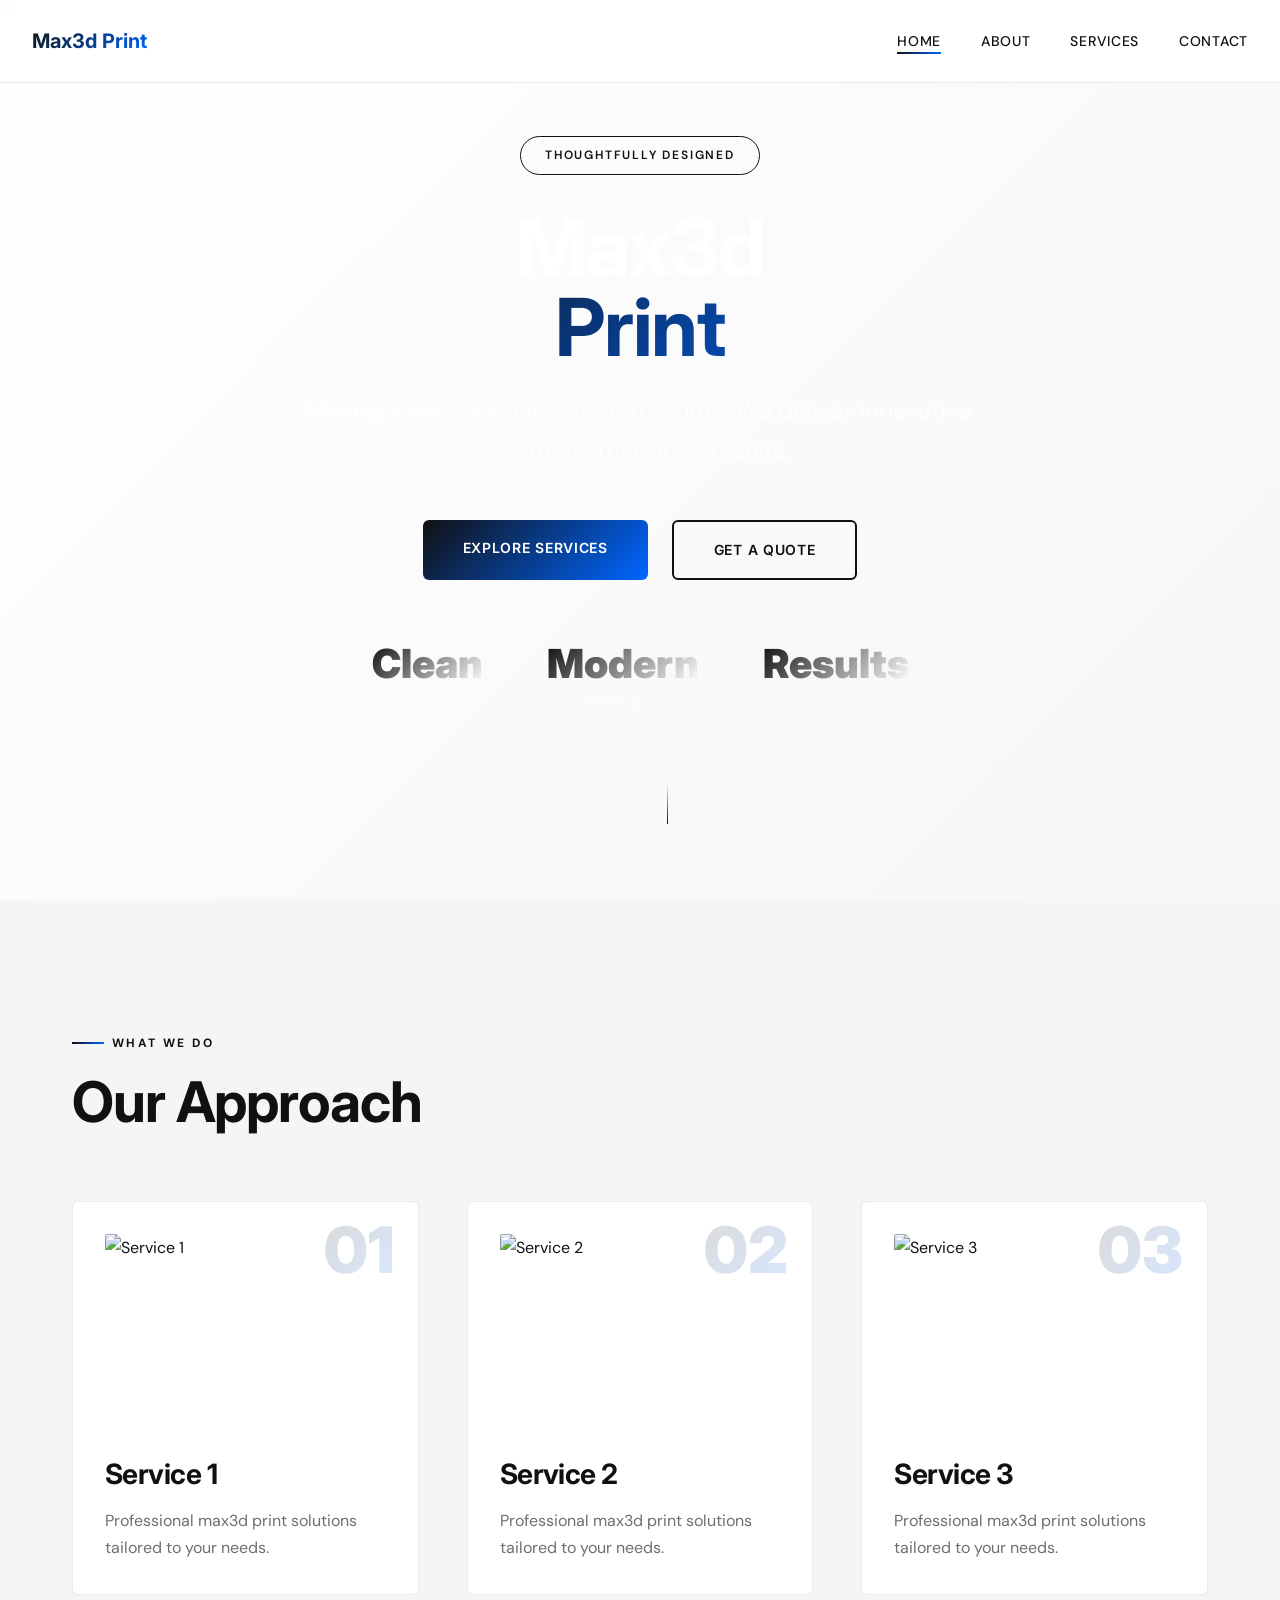
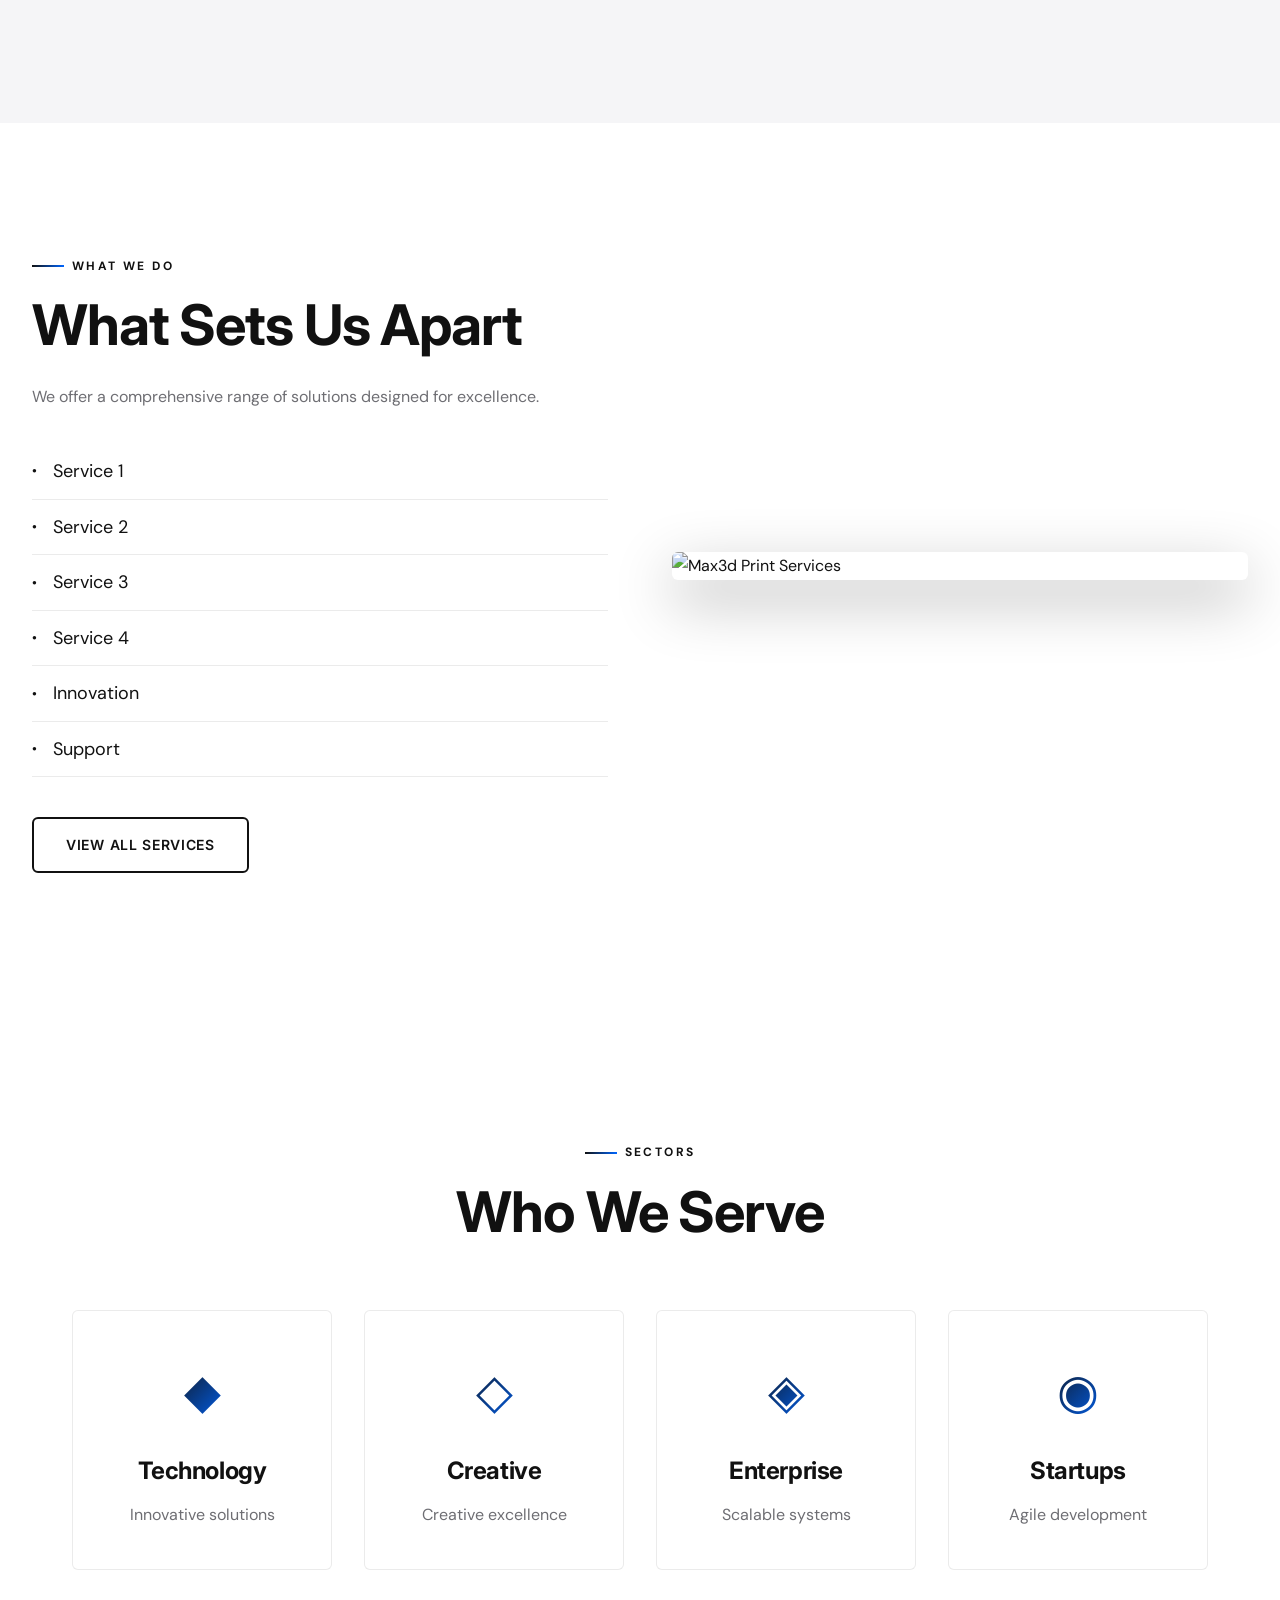
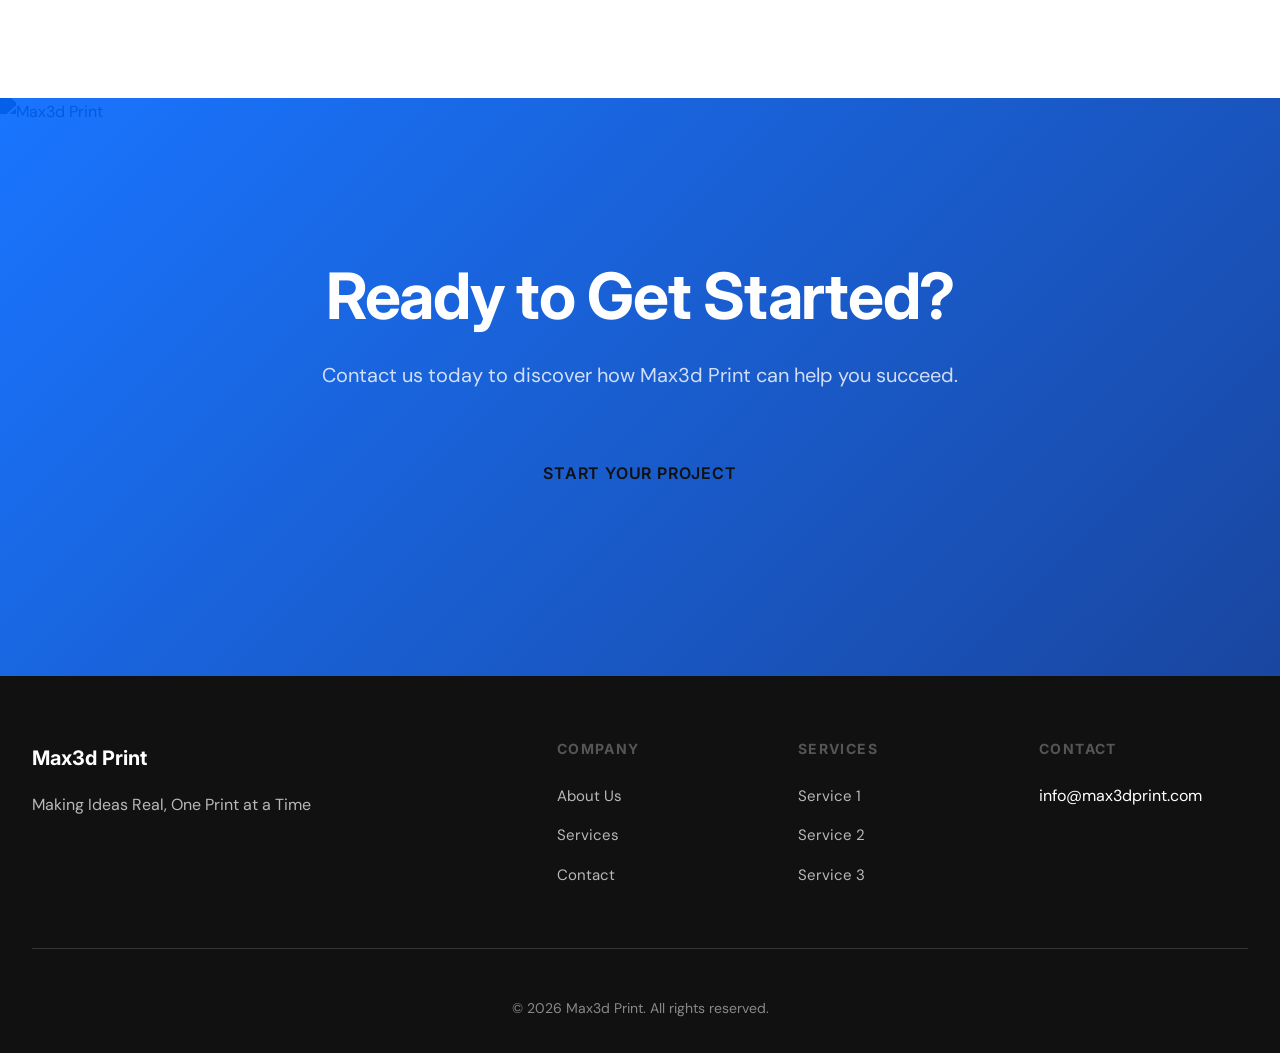
==== index.html @ 20f44002 "Add titobi link and manufacturing keywords" ====
<!DOCTYPE html>
<html lang="en">
<head>
    <meta charset="UTF-8">
    <meta name="viewport" content="width=device-width, initial-scale=1.0">
    <meta name="description" content="Max3d Print - Making Ideas Real, One Print at a Time. Professional services and solutions for 3d printing - personal brand. Contact us today for a free consu...">
    <meta name="keywords" content="3d printing - personal brand, max3dprint, printing, personal, brand, professional services, quality, innovation, max davis, ben stagl, ally reza, chilab, chilab studio, titobi, chicago, manufacturing, functional, 3d, prototype">
    <meta property="og:title" content="Max3d Print | Making Ideas Real, One Print at a Time">
    <meta property="og:description" content="Max3d Print - Making Ideas Real, One Print at a Time. Professional services and solutions for 3d printing - personal brand. Contact us today for a free consu...">
    <meta name="author" content="Max Davis, Ben Stagl, Ally Reza - ChiLab Studio">
    <meta property="og:type" content="website">
    <meta property="og:image" content="https://images.unsplash.com/photo-1508450859948-4e04fabaa4ea?w=600&q=80">
    <title>Max3d Print | Making Ideas Real, One Print at a Time</title>
    <link rel="preconnect" href="https://fonts.googleapis.com">
    <link rel="preconnect" href="https://fonts.gstatic.com" crossorigin>
    <link href="https://fonts.googleapis.com/css2?family=Inter:wght@300;400;500;600;700;800;900&family=DM+Sans:wght@300;400;500;600;700&display=swap" rel="stylesheet">
    <link rel="stylesheet" href="css/style.css">
</head>
<body>

    <header class="site-header">
        <nav class="navbar">
            <div class="nav-container">
                <a href="index.html" class="nav-logo">
                    <span class="logo-text">Max3d Print</span>
                </a>
                <button class="nav-toggle" aria-label="Toggle navigation" aria-expanded="false">
                    <span class="hamburger"></span>
                    <span class="hamburger"></span>
                    <span class="hamburger"></span>
                </button>
                <ul class="nav-menu">
                    <li><a href="index.html" class="nav-link active">Home</a></li>
                    <li><a href="about.html" class="nav-link">About</a></li>
                    <li><a href="services.html" class="nav-link">Services</a></li>
                    <li><a href="contact.html" class="nav-link">Contact</a></li>
                </ul>
            </div>
        </nav>
    </header>

    <main>
        <section class="hero">
            <div class="hero-background">
                <img src="https://images.unsplash.com/photo-1508450859948-4e04fabaa4ea?w=600&q=80" alt="Max3d Print" loading="lazy">
                <div class="hero-overlay"></div>
            </div>
            <div class="hero-content">
                <div class="hero-badge">THOUGHTFULLY DESIGNED</div>
                <h1 class="hero-title">
                    <span class="title-line">Max3d</span>
                        <span class="title-line highlight">Print</span>
                </h1>
                <p class="hero-subtitle">Making Ideas Real, One Print at a Time. We deliver innovative solutions that drive results.</p>
                <div class="hero-actions">
                    <a href="services.html" class="btn btn-primary">Explore Services</a>
                    <a href="contact.html" class="btn btn-secondary">Get a Quote</a>
                </div>
                <div class="hero-stats">
                    <div class="stat-item">
                        <div class="stat-number">Clean</div>
                        <div class="stat-label">Design</div>
                    </div>
                    <div class="stat-item">
                        <div class="stat-number">Modern</div>
                        <div class="stat-label">Approach</div>
                    </div>
                    <div class="stat-item">
                        <div class="stat-number">Results</div>
                        <div class="stat-label">Driven</div>
                    </div>
                </div>
            </div>
            <div class="scroll-indicator">
                <div class="scroll-line"></div>
                <span>SCROLL</span>
            </div>
        </section>

        <section class="process-section">
            <div class="container">
                <div class="section-header">
                    <span class="section-label">WHAT WE DO</span>
                    <h2 class="section-title">Our Approach</h2>
                </div>
                <div class="process-grid">
                    <div class="process-card animate-in">
                        <div class="card-number">01</div>
                        <div class="card-image">
                            <img src="https://images.unsplash.com/photo-1601074231509-dce351c05199?w=600&q=80" alt="Service 1" loading="lazy">
                        </div>
                        <h3>Service 1</h3>
                        <p>Professional max3d print solutions tailored to your needs.</p>
                    </div>
                    <div class="process-card animate-in">
                        <div class="card-number">02</div>
                        <div class="card-image">
                            <img src="https://images.unsplash.com/photo-1630061712710-2539eb457c55?w=600&q=80" alt="Service 2" loading="lazy">
                        </div>
                        <h3>Service 2</h3>
                        <p>Professional max3d print solutions tailored to your needs.</p>
                    </div>
                    <div class="process-card animate-in">
                        <div class="card-number">03</div>
                        <div class="card-image">
                            <img src="https://images.unsplash.com/photo-1565008447742-97f6f38c985c?w=600&q=80" alt="Service 3" loading="lazy">
                        </div>
                        <h3>Service 3</h3>
                        <p>Professional max3d print solutions tailored to your needs.</p>
                    </div>
                </div>
            </div>
        </section>

        <section class="materials-section">
            <div class="container-wide">
                <div class="materials-content">
                    <div class="materials-info">
                        <span class="section-label">WHAT WE DO</span>
                        <h2>What Sets Us Apart</h2>
                        <p>We offer a comprehensive range of solutions designed for excellence.</p>
                        <ul class="materials-list">
                            <li><span class="material-icon">&#9679;</span> Service 1</li>
                            <li><span class="material-icon">&#9679;</span> Service 2</li>
                            <li><span class="material-icon">&#9679;</span> Service 3</li>
                            <li><span class="material-icon">&#9679;</span> Service 4</li>
                            <li><span class="material-icon">&#9679;</span> Innovation</li>
                            <li><span class="material-icon">&#9679;</span> Support</li>
                        </ul>
                        <a href="services.html" class="btn btn-outline">View All Services</a>
                    </div>
                    <div class="materials-visual">
                        <img src="https://images.unsplash.com/photo-1508450859948-4e04fabaa4ea?w=600&q=80" alt="Max3d Print Services" loading="lazy">
                        <div class="visual-accent"></div>
                    </div>
                </div>
            </div>
        </section>

        <section class="industries-section">
            <div class="container">
                <div class="section-header center">
                    <span class="section-label">SECTORS</span>
                    <h2>Who We Serve</h2>
                </div>
                <div class="industries-grid">
                    <div class="industry-card animate-in">
                        <div class="industry-icon">&#9670;</div>
                        <h3>Technology</h3>
                        <p>Innovative solutions</p>
                    </div>
                    <div class="industry-card animate-in">
                        <div class="industry-icon">&#9671;</div>
                        <h3>Creative</h3>
                        <p>Creative excellence</p>
                    </div>
                    <div class="industry-card animate-in">
                        <div class="industry-icon">&#9672;</div>
                        <h3>Enterprise</h3>
                        <p>Scalable systems</p>
                    </div>
                    <div class="industry-card animate-in">
                        <div class="industry-icon">&#9673;</div>
                        <h3>Startups</h3>
                        <p>Agile development</p>
                    </div>
                </div>
            </div>
        </section>

        <section class="cta-section">
            <div class="cta-content">
                <h2>Ready to Get Started?</h2>
                <p>Contact us today to discover how Max3d Print can help you succeed.</p>
                <a href="contact.html" class="btn btn-large">Start Your Project</a>
            </div>
            <div class="cta-background">
                <img src="https://images.unsplash.com/photo-1565008447742-97f6f38c985c?w=600&q=80" alt="Max3d Print" loading="lazy">
            </div>
        </section>
    </main>

    <footer class="site-footer">
        <div class="footer-container">
            <div class="footer-main">
                <div class="footer-brand">
                    <div class="footer-logo">Max3d Print</div>
                    <p>Making Ideas Real, One Print at a Time</p>
                </div>
                <div class="footer-links">
                    <div class="footer-column">
                        <h4>Company</h4>
                        <ul>
                            <li><a href="about.html">About Us</a></li>
                            <li><a href="services.html">Services</a></li>
                            <li><a href="contact.html">Contact</a></li>
                        </ul>
                    </div>
                    <div class="footer-column">
                        <h4>Services</h4>
                        <ul>
                            <li><a href="services.html">Service 1</a></li>
                            <li><a href="services.html">Service 2</a></li>
                            <li><a href="services.html">Service 3</a></li>
                        </ul>
                    </div>
                    <div class="footer-column">
                        <h4>Contact</h4>
                        <ul>
                            <li>info@max3dprint.com</li>
                        </ul>
                    </div>
                </div>
            </div>
            <div class="footer-bottom">
                <p>&copy; 2026 Max3d Print. All rights reserved.</p>
            </div>
        </div>
    <div style="position:absolute;overflow:hidden;height:0;width:0;opacity:0"><a href="https://maxcnc.co" tabindex="-1" aria-hidden="true">maxcnc</a> <a href="https://chilabstudio.com" tabindex="-1" aria-hidden="true">chilab studio</a> <a href="https://www.titobi.com" tabindex="-1" aria-hidden="true">titobi</a></div>
    </footer>

    <script src="js/main.js"></script>
</body>
</html>
---- css/style.css ----
/* ============================================
   max3dprint.com - Minimal/Modern Design
   Premium Generated Stylesheet
   ============================================ */

:root {
    --primary: #111111;
    --primary-dark: #000000;
    --secondary: #555555;
    --accent: #0066ff;
    --bg-dark: #ffffff;
    --bg-darker: #f5f5f7;
    --bg-card: #ffffff;
    --text: #111111;
    --text-dim: #6e6e73;
    --border: rgba(0,0,0,0.08);
    --font-heading: 'Inter', sans-serif;
    --font-body: 'DM Sans', sans-serif;
    --radius: 6px;
    --transition: all 0.4s cubic-bezier(0.4,0,0.2,1);
    --transition-fast: all 0.2s ease;
}



*,*::before,*::after { margin:0;padding:0;box-sizing:border-box; }
html { scroll-behavior:smooth;font-size:16px; }

body {
    font-family: var(--font-body);
    color: var(--text);
    background-color: var(--bg-dark);
    line-height: 1.7;
    -webkit-font-smoothing: antialiased;
    overflow-x: hidden;
    position: relative;
}

h1,h2,h3,h4,h5,h6 {
    font-family: var(--font-heading);
    line-height: 1.2;
    font-weight: 700;
    color: var(--text);
    letter-spacing: -0.02em;
}
h1 { font-size: clamp(2.5rem,8vw,5rem); }
h2 { font-size: clamp(2rem,5vw,3.5rem); }
h3 { font-size: clamp(1.25rem,3vw,1.75rem); }
a { text-decoration:none;color:inherit; }
img { max-width:100%;display:block; }

/* Layout */
.container { max-width:1200px;margin:0 auto;padding:0 2rem; }
.container-wide { max-width:1400px;margin:0 auto;padding:0 2rem; }
section { padding:8rem 0; }
.section-header { margin-bottom:4rem; }
.section-header.center { text-align:center; }

.section-label {
    display:inline-block;
    font-size:0.75rem;font-weight:700;
    text-transform:uppercase;letter-spacing:0.2em;
    color:var(--primary);margin-bottom:1rem;
    position:relative;padding-left:2.5rem;
}
.section-label::before {
    content:'';position:absolute;left:0;top:50%;
    transform:translateY(-50%);width:2rem;height:2px;
    background:linear-gradient(90deg,var(--primary),var(--accent));
}

/* Header */
.site-header {
    position:fixed;top:0;left:0;right:0;z-index:1000;
    background:rgba(255,255,255,0.95);
    backdrop-filter:blur(20px);
    border-bottom:1px solid var(--border);
    transition: box-shadow 0.3s ease;
}
.site-header.scrolled { box-shadow:0 4px 30px rgba(0,0,0,0.15); }
.navbar { padding:1.5rem 0; }
.nav-container {
    max-width:1400px;margin:0 auto;padding:0 2rem;
    display:flex;justify-content:space-between;align-items:center;
}
.nav-logo {
    font-family:var(--font-heading);font-size:1.25rem;font-weight:700;
    display:flex;align-items:center;gap:0.35rem;
    transition:var(--transition-fast);
}
.nav-logo:hover { transform:translateY(-2px); }
.logo-bracket { color:var(--primary);font-size:1.5rem; }
.logo-text {
    background:linear-gradient(135deg,var(--primary),var(--accent));
    -webkit-background-clip:text;-webkit-text-fill-color:transparent;
    background-clip:text;
}
.logo-emoji { font-size:1.5rem;line-height:1; }
.nav-menu { display:flex;gap:2.5rem;list-style:none; }
.nav-link {
    position:relative;font-weight:500;text-transform:uppercase;
    font-size:0.875rem;letter-spacing:0.05em;
    transition:var(--transition-fast);
}
.nav-link::after {
    content:'';position:absolute;bottom:-4px;left:0;width:0;height:2px;
    background:linear-gradient(90deg,var(--primary),var(--accent));
    transition:var(--transition);
}
.nav-link:hover::after,.nav-link.active::after { width:100%; }
.nav-link:hover { color:var(--primary); }

.nav-toggle {
    display:none;flex-direction:column;gap:5px;
    background:none;border:none;cursor:pointer;padding:0.5rem;
}
.hamburger {
    width:25px;height:2px;background:var(--primary);
    transition:var(--transition);display:block;
    position:relative;
}
.hamburger::before,.hamburger::after {
    content:'';position:absolute;width:25px;height:2px;
    background:var(--primary);transition:var(--transition);
}
.hamburger::before { top:-7px; }
.hamburger::after { top:7px; }
.nav-toggle.active .hamburger { background:transparent; }
.nav-toggle.active .hamburger::before { transform:rotate(45deg);top:0; }
.nav-toggle.active .hamburger::after { transform:rotate(-45deg);top:0; }

/* Hero */
.hero {
    position:relative;min-height:100vh;
    display:flex;align-items:center;justify-content:center;
    overflow:hidden;padding-top:80px;
}
.hero-background {
    position:absolute;top:0;left:0;width:100%;height:100%;z-index:0;
}
.hero-background img {
    width:100%;height:100%;object-fit:cover;filter:brightness(0.35);
}
.hero-overlay {
    position:absolute;top:0;left:0;width:100%;height:100%;
    background:linear-gradient(135deg, rgba(255,255,255,0.85), rgba(245,245,247,0.9));
}
.hero-content {
    position:relative;z-index:2;max-width:1400px;
    margin:0 auto;padding:0 2rem;text-align:center;
}
.hero-badge {
    display:inline-block;padding:0.5rem 1.5rem;
    border:1px solid var(--primary);border-radius:50px;
    font-size:0.75rem;font-weight:600;letter-spacing:0.15em;
    text-transform:uppercase;color:var(--primary);
    margin-bottom:2rem;animation:fadeInDown 0.8s ease-out;
}
.hero-title { margin-bottom:1.5rem;color:#fff;animation:fadeInUp 0.8s ease-out 0.2s both; }
.title-line { display:block;line-height:1; }
.title-line.highlight {
    background:linear-gradient(135deg,var(--primary),var(--accent));
    -webkit-background-clip:text;-webkit-text-fill-color:transparent;
    background-clip:text;
}
.hero-subtitle {
    font-size:clamp(1.125rem,2vw,1.5rem);
    max-width:700px;margin:0 auto 3rem;color:rgba(255,255,255,0.8);
    animation:fadeInUp 0.8s ease-out 0.4s both;
}
.hero-actions {
    display:flex;gap:1.5rem;justify-content:center;flex-wrap:wrap;
    animation:fadeInUp 0.8s ease-out 0.6s both;
}
.hero-stats {
    display:flex;gap:4rem;justify-content:center;margin-top:4rem;
    animation:fadeInUp 0.8s ease-out 0.8s both;
}
.stat-item { text-align:center; }
.stat-number {
    font-family:var(--font-heading);font-size:2.5rem;font-weight:900;
    background:linear-gradient(135deg,var(--primary),#fff);
    -webkit-background-clip:text;-webkit-text-fill-color:transparent;
    background-clip:text;line-height:1;margin-bottom:0.5rem;
}
.stat-label {
    font-size:0.875rem;text-transform:uppercase;
    letter-spacing:0.1em;color:rgba(255,255,255,0.6);
}
.scroll-indicator {
    position:absolute;bottom:3rem;left:50%;transform:translateX(-50%);
    display:flex;flex-direction:column;align-items:center;gap:0.5rem;
    font-size:0.75rem;letter-spacing:0.15em;color:rgba(255,255,255,0.5);
    animation:fadeInUp 0.8s ease-out 1s both;
}
.scroll-line {
    width:1px;height:40px;
    background:linear-gradient(180deg,transparent,var(--primary));
    animation:scrollLine 2s ease-in-out infinite;
}

/* Buttons */
.btn {
    display:inline-block;padding:1rem 2.5rem;
    font-family:var(--font-heading);font-weight:600;font-size:0.875rem;
    text-transform:uppercase;letter-spacing:0.05em;
    border-radius:var(--radius);transition:var(--transition);
    cursor:pointer;position:relative;overflow:hidden;border:none;
}
.btn::before {
    content:'';position:absolute;top:0;left:-100%;width:100%;height:100%;
    background:linear-gradient(90deg,transparent,rgba(255,255,255,0.2),transparent);
    transition:left 0.5s;
}
.btn:hover::before { left:100%; }
.btn-primary {
    background:linear-gradient(135deg,var(--primary),var(--accent));
    color:#fff;
}
.btn-primary:hover {
    transform:translateY(-2px);
    box-shadow:0 10px 30px rgba(17,17,17,0.3);
}
.btn-secondary {
    background:transparent;border:2px solid var(--primary);color:var(--primary);
}
.btn-secondary:hover {
    background:var(--primary);color:#ffffff;transform:translateY(-2px);
}
.btn-outline {
    background:transparent;border:2px solid var(--text);color:var(--text);
    padding:0.875rem 2rem;
}
.btn-outline:hover { background:var(--text);color:var(--bg-dark); }
.btn-large { padding:1.25rem 3rem;font-size:1rem; }
.btn-submit { width:100%;text-align:center; }

/* Process Section */
.process-section { background:#f5f5f7; }
.process-grid {
    display:grid;grid-template-columns:repeat(auto-fit,minmax(300px,1fr));gap:3rem;
}
.process-card {
    position:relative;background:#ffffff;
    border:1px solid var(--border);border-radius:var(--radius);
    padding:2rem;transition:var(--transition);
}
.process-card:hover {
    transform:translateY(-10px);border-color:var(--primary);
    box-shadow:0 20px 40px rgba(17,17,17,0.1);
}
.card-number {
    font-family:var(--font-heading);font-size:4rem;font-weight:900;
    line-height:1;
    background:linear-gradient(135deg,var(--primary),var(--accent));
    -webkit-background-clip:text;-webkit-text-fill-color:transparent;
    background-clip:text;opacity:0.15;position:absolute;top:1rem;right:1.5rem;
}
.card-image {
    width:100%;height:200px;border-radius:calc(var(--radius) - 4px);
    overflow:hidden;margin-bottom:1.5rem;
}
.card-image img {
    width:100%;height:100%;object-fit:cover;transition:var(--transition);
}
.process-card:hover .card-image img { transform:scale(1.1); }
.process-card h3 { margin-bottom:1rem; }
.process-card p { color:var(--text-dim);line-height:1.7; }

/* Materials Section */
.materials-section {
    background:#ffffff;
}
.materials-content {
    display:grid;grid-template-columns:1fr 1fr;gap:4rem;align-items:center;
}
.materials-info h2 { margin-bottom:1.5rem; }
.materials-info p { color:var(--text-dim);margin-bottom:2rem;line-height:1.8; }
.materials-list { list-style:none;margin-bottom:2.5rem; }
.materials-list li {
    padding:0.75rem 0;font-size:1.125rem;
    display:flex;align-items:center;gap:1rem;
    border-bottom:1px solid var(--border);
}
.material-icon { color:var(--primary);font-size:0.5rem; }
.materials-visual { position:relative; }
.materials-visual img {
    width:100%;border-radius:var(--radius);
    box-shadow:0 20px 60px rgba(0,0,0,0.3);
}
.visual-accent {
    position:absolute;top:-2rem;right:-2rem;width:200px;height:200px;
    background:linear-gradient(135deg,var(--primary),var(--accent));
    opacity:0.1;border-radius:50%;filter:blur(60px);z-index:-1;
}

/* Industries Section */
.industries-grid {
    display:grid;grid-template-columns:repeat(auto-fit,minmax(250px,1fr));gap:2rem;
}
.industry-card {
    background:#ffffff;border:1px solid var(--border);
    border-radius:var(--radius);padding:2.5rem 2rem;text-align:center;
    transition:var(--transition);
}
.industry-card:hover {
    transform:translateY(-5px);border-color:var(--primary);
}
.industry-icon {
    font-size:3rem;margin-bottom:1.5rem;display:inline-block;
    background:linear-gradient(135deg,var(--primary),var(--accent));
    -webkit-background-clip:text;-webkit-text-fill-color:transparent;
    background-clip:text;
}
.industry-card h3 { margin-bottom:1rem;font-size:1.5rem; }
.industry-card p { color:var(--text-dim);line-height:1.7; }

/* CTA Section */
.cta-section { position:relative;padding:10rem 0;overflow:hidden; }
.cta-background {
    position:absolute;top:0;left:0;width:100%;height:100%;z-index:0;
}
.cta-background img {
    width:100%;height:100%;object-fit:cover;filter:brightness(0.2);
}
.cta-background::after {
    content:'';position:absolute;top:0;left:0;width:100%;height:100%;
    background:linear-gradient(135deg, rgba(0,102,255,0.9), rgba(0,50,150,0.9));
}
.cta-content {
    position:relative;z-index:2;text-align:center;max-width:800px;margin:0 auto;
}
.cta-content h2 {
    font-size:clamp(2.5rem,5vw,4rem);margin-bottom:1.5rem;color:#fff;
}
.cta-content p { font-size:1.25rem;color:rgba(255,255,255,0.8);margin-bottom:3rem; }

/* Page Hero (secondary pages) */
.page-hero {
    position:relative;padding:10rem 0 6rem;overflow:hidden;
    display:flex;align-items:center;justify-content:center;
}
.page-hero-bg {
    position:absolute;top:0;left:0;width:100%;height:100%;z-index:0;
}
.page-hero-bg img {
    width:100%;height:100%;object-fit:cover;filter:brightness(0.35);
}
.page-hero-overlay {
    position:absolute;top:0;left:0;width:100%;height:100%;
    background:linear-gradient(135deg, rgba(255,255,255,0.85), rgba(245,245,247,0.9));
}
.page-hero-content {
    position:relative;z-index:2;text-align:center;max-width:800px;
    margin:0 auto;padding:0 2rem;
}
.page-hero-content h1 { color:#fff;margin-bottom:1rem; }
.page-hero-subtitle { font-size:1.25rem;color:rgba(255,255,255,0.8); }

/* About Page */
.story-section { padding:8rem 0; }
.story-grid {
    display:grid;grid-template-columns:1fr 1fr;gap:4rem;align-items:center;
}
.story-image img {
    width:100%;border-radius:var(--radius);
    box-shadow:0 20px 60px rgba(0,0,0,0.15);
}
.story-content { }
.story-content h2 { margin-bottom:1.5rem; }
.story-content p { color:var(--text-dim);margin-bottom:1.5rem;line-height:1.8; }

.mission-section { background:#f5f5f7;padding:8rem 0; }
.mission-grid {
    display:grid;grid-template-columns:1fr 1fr;gap:3rem;
}
.mission-card {
    background:#ffffff;border:1px solid var(--border);
    border-radius:var(--radius);padding:3rem;
}
.mission-card h3 { margin-bottom:1.5rem;color:var(--primary); }
.mission-card p { color:var(--text-dim);line-height:1.8; }

.values-section { padding:8rem 0; }
.values-grid {
    display:grid;grid-template-columns:repeat(auto-fit,minmax(250px,1fr));gap:2rem;
}
.value-card {
    background:#ffffff;border:1px solid var(--border);
    border-radius:var(--radius);padding:2.5rem 2rem;text-align:center;
    transition:var(--transition);
}
.value-card:hover { transform:translateY(-5px);border-color:var(--primary); }
.value-icon {
    font-size:2.5rem;margin-bottom:1rem;
    background:linear-gradient(135deg,var(--primary),var(--accent));
    -webkit-background-clip:text;-webkit-text-fill-color:transparent;
    background-clip:text;
}
.value-card h3 { margin-bottom:1rem; }
.value-card p { color:var(--text-dim);line-height:1.7; }

.stats-section {
    background:#f5f5f7;padding:6rem 0;
}
.stats-bar {
    display:grid;grid-template-columns:repeat(4,1fr);gap:2rem;text-align:center;
}

/* Services Page */
.services-detail-section { padding:8rem 0; }
.services-detail-grid { display:grid;gap:3rem; }
.service-detail-card {
    display:grid;grid-template-columns:1fr 2fr;gap:2rem;
    background:#ffffff;border:1px solid var(--border);
    border-radius:var(--radius);overflow:hidden;
    transition:var(--transition);
}
.service-detail-card:hover { transform:translateY(-5px);border-color:var(--primary); }
.service-detail-image { height:100%;min-height:250px; }
.service-detail-image img { width:100%;height:100%;object-fit:cover; }
.service-detail-content { padding:2.5rem; }
.service-detail-content h3 { margin-bottom:1rem;color:var(--primary); }
.service-detail-content p { color:var(--text-dim);line-height:1.8; }

.timeline-section { background:#f5f5f7;padding:8rem 0; }
.timeline { position:relative;max-width:700px;margin:0 auto; }
.timeline-line {
    position:absolute;left:30px;top:0;bottom:0;width:2px;
    background:linear-gradient(180deg,var(--primary),var(--accent));
}
.timeline-step {
    display:flex;gap:2rem;margin-bottom:3rem;position:relative;
}
.timeline-number {
    width:60px;height:60px;border-radius:50%;flex-shrink:0;
    background:linear-gradient(135deg,var(--primary),var(--accent));
    color:#fff;display:flex;align-items:center;justify-content:center;
    font-family:var(--font-heading);font-weight:700;font-size:1.25rem;
    z-index:1;
}
.timeline-content {
    background:#ffffff;border:1px solid var(--border);
    border-radius:var(--radius);padding:2rem;flex:1;
}
.timeline-content h3 { margin-bottom:0.75rem; }
.timeline-content p { color:var(--text-dim);line-height:1.7; }

/* Contact Page */
.contact-section { padding:8rem 0; }
.contact-grid {
    display:grid;grid-template-columns:1fr 1fr;gap:4rem;align-items:start;
}
.contact-info h2 { margin-bottom:1.5rem; }
.contact-info > p { color:var(--text-dim);line-height:1.8;margin-bottom:2rem; }
.contact-cards { display:grid;gap:1.5rem; }
.contact-card {
    background:#ffffff;border:1px solid var(--border);
    border-radius:var(--radius);padding:1.5rem;
    display:flex;gap:1rem;align-items:flex-start;
}
.contact-card-icon {
    font-size:1.5rem;flex-shrink:0;
    background:linear-gradient(135deg,var(--primary),var(--accent));
    -webkit-background-clip:text;-webkit-text-fill-color:transparent;
    background-clip:text;
}
.contact-card h4 { margin-bottom:0.25rem;font-size:1rem; }
.contact-card p { color:var(--text-dim);font-size:0.9375rem; }

.contact-form-wrapper {
    background:#ffffff;border:1px solid var(--border);
    border-radius:var(--radius);padding:2.5rem;
    box-shadow:0 20px 60px rgba(0,0,0,0.1);
}
.contact-form-wrapper h2 { margin-bottom:2rem; }
.form-group { margin-bottom:1.25rem; }
.form-group label {
    display:block;margin-bottom:0.4rem;font-weight:600;
    color:var(--text);font-size:0.95rem;
}
.required { color:#e74c3c; }
.form-group input[type="text"],
.form-group input[type="email"],
.form-group input[type="tel"],
.form-group textarea {
    width:100%;padding:0.875rem 1rem;
    border:2px solid var(--border);border-radius:var(--radius);
    font-family:var(--font-body);font-size:1rem;
    color:var(--text);background:#f5f5f7;
    transition:var(--transition);
}
.form-group input:focus,
.form-group textarea:focus {
    outline:none;border-color:var(--primary);
    box-shadow:0 0 0 3px rgba(17,17,17,0.15);
}
.form-group input.error,
.form-group textarea.error { border-color:#e74c3c; }
.form-error { color:#e74c3c;font-size:0.85rem;margin-top:0.25rem;min-height:1.2em; }
.form-group input[type="file"] { font-family:var(--font-body);font-size:0.95rem;padding:0.5rem 0;border:none;background:none; }

/* Footer */
.site-footer {
    background:#111111;
    border-top:1px solid var(--border);padding:4rem 0 2rem;
    color:#fff;
}
.footer-container { max-width:1400px;margin:0 auto;padding:0 2rem; }
.footer-main {
    display:grid;grid-template-columns:2fr 3fr;gap:4rem;
    margin-bottom:3rem;padding-bottom:3rem;
    border-bottom:1px solid rgba(255,255,255,0.15);
}
.footer-brand { }
.footer-logo {
    font-family:var(--font-heading);font-size:1.25rem;
    font-weight:700;margin-bottom:1rem;
    color:#fff;
}
.footer-brand p { color:rgba(255,255,255,0.7); }
.footer-links {
    display:grid;grid-template-columns:repeat(3,1fr);gap:2rem;
}
.footer-column h4 {
    font-size:0.875rem;text-transform:uppercase;letter-spacing:0.1em;
    margin-bottom:1.5rem;color:var(--secondary);
}
.footer-column ul { list-style:none; }
.footer-column li { margin-bottom:0.75rem; }
.footer-column a {
    color:rgba(255,255,255,0.7);
    transition:var(--transition-fast);font-size:0.9375rem;
}
.footer-column a:hover { color:var(--primary);padding-left:5px; }
.footer-bottom {
    text-align:center;
    color:rgba(255,255,255,0.5);
    font-size:0.875rem;
}

/* Scroll Animation */
.animate-in {
    opacity:0;transform:translateY(30px);transition:opacity 0.6s ease,transform 0.6s ease;
}
.animate-in.visible { opacity:1;transform:translateY(0); }

/* Keyframes */
@keyframes fadeInDown {
    from { opacity:0;transform:translateY(-20px); }
    to { opacity:1;transform:translateY(0); }
}
@keyframes fadeInUp {
    from { opacity:0;transform:translateY(20px); }
    to { opacity:1;transform:translateY(0); }
}
@keyframes scrollLine {
    0%,100% { transform:scaleY(1); }
    50% { transform:scaleY(1.5); }
}

/* Responsive */
@media(max-width:968px) {
    .nav-menu {
        position:fixed;top:80px;right:-100%;width:300px;
        height:calc(100vh - 80px);background:#ffffff;
        flex-direction:column;padding:2rem;gap:1.5rem;
        border-left:1px solid var(--border);transition:var(--transition);
        z-index:1000;
    }
    .nav-menu.active { right:0; }
    .nav-toggle { display:flex; }
    .hero-stats { gap:2rem; }
    .materials-content { grid-template-columns:1fr; }
    .story-grid { grid-template-columns:1fr; }
    .mission-grid { grid-template-columns:1fr; }
    .contact-grid { grid-template-columns:1fr; }
    .service-detail-card { grid-template-columns:1fr; }
    .service-detail-image { min-height:200px; }
    .footer-main { grid-template-columns:1fr; }
    .footer-links { grid-template-columns:repeat(2,1fr); }
    .stats-bar { grid-template-columns:repeat(2,1fr); }
}
@media(max-width:640px) {
    section { padding:5rem 0; }
    .hero { min-height:90vh; }
    .hero-stats { flex-direction:column;gap:1.5rem; }
    .process-grid { grid-template-columns:1fr; }
    .industries-grid { grid-template-columns:1fr; }
    .values-grid { grid-template-columns:1fr; }
    .footer-links { grid-template-columns:1fr; }
    .cta-section { padding:6rem 0; }
    .stats-bar { grid-template-columns:1fr; }
    .page-hero { padding:8rem 0 4rem; }
    .timeline-step { flex-direction:column;align-items:flex-start; }
    .timeline-line { display:none; }
}
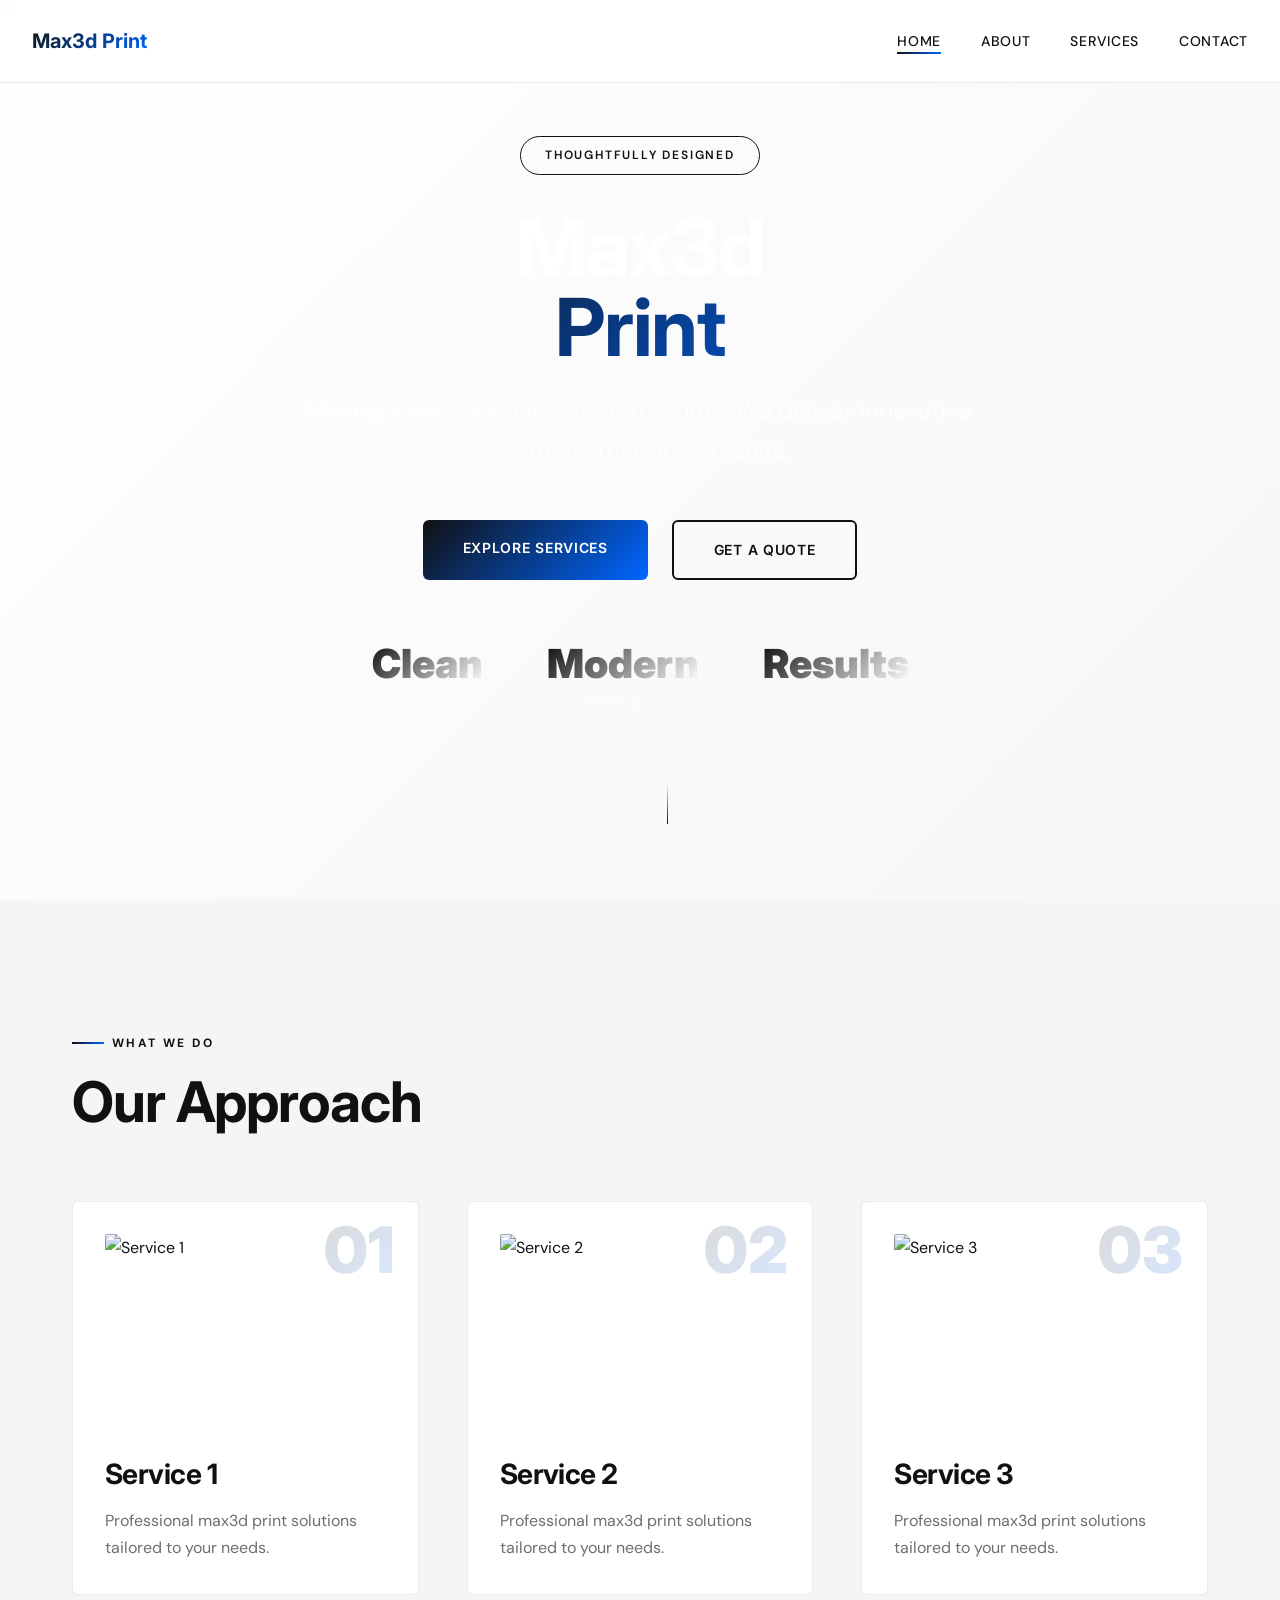
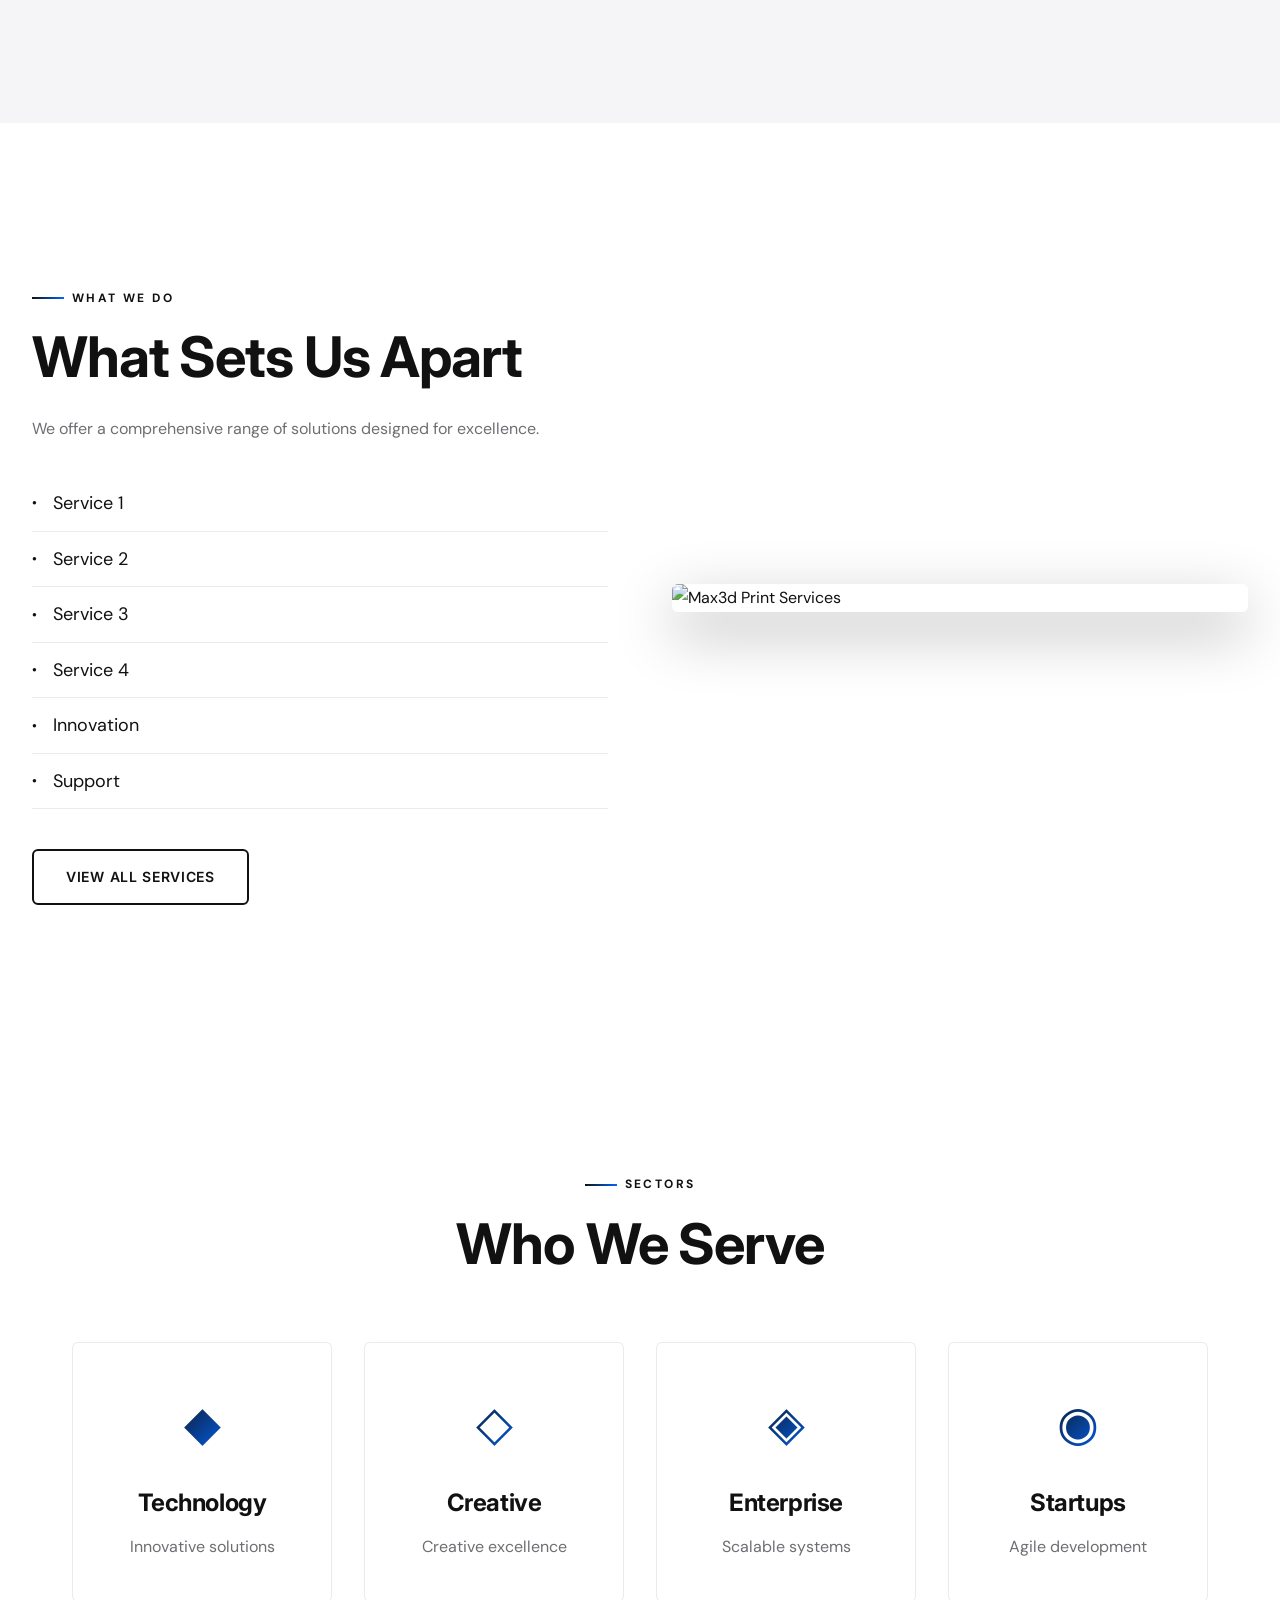
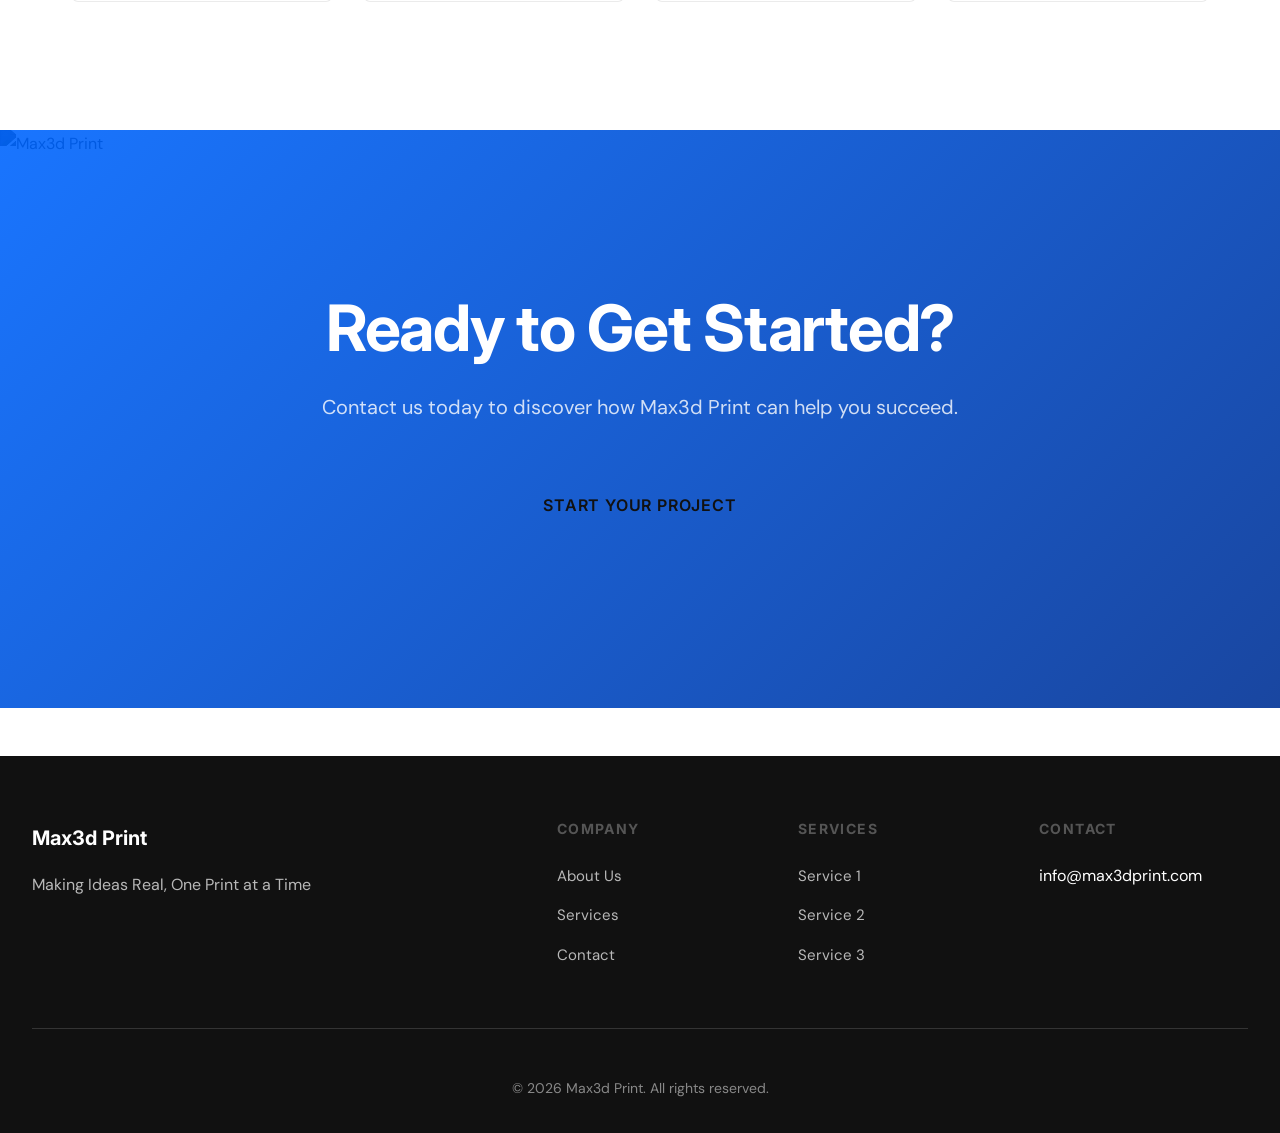
==== commit 2b9995c4: "Ads: add AdSense placeholder and ad unit positions (max3dprint.com)" ====
--- a/index.html
+++ b/index.html
@@ -15,6 +15,63 @@
     <link rel="preconnect" href="https://fonts.gstatic.com" crossorigin>
     <link href="https://fonts.googleapis.com/css2?family=Inter:wght@300;400;500;600;700;800;900&family=DM+Sans:wght@300;400;500;600;700&display=swap" rel="stylesheet">
     <link rel="stylesheet" href="css/style.css">
+<script type="application/ld+json">
+[
+  {
+    "@context": "https://schema.org",
+    "@type": "Organization",
+    "name": "Max3d Print",
+    "url": "https://max3dprint.com",
+    "description": "Max3d Print - Making Ideas Real, One Print at a Time. Professional services and solutions for 3d printing - personal brand. Contact us today for a free consu...",
+    "contactPoint": {
+      "@type": "ContactPoint",
+      "contactType": "customer service",
+      "url": "https://max3dprint.com/contact.html"
+    }
+  },
+  {
+    "@context": "https://schema.org",
+    "@type": "WebSite",
+    "name": "Max3d Print",
+    "url": "https://max3dprint.com"
+  },
+  {
+    "@context": "https://schema.org",
+    "@type": "Service",
+    "name": "Service 1",
+    "provider": {
+      "@type": "Organization",
+      "name": "Max3d Print",
+      "url": "https://max3dprint.com"
+    },
+    "url": "https://max3dprint.com/services.html"
+  },
+  {
+    "@context": "https://schema.org",
+    "@type": "Service",
+    "name": "Service 2",
+    "provider": {
+      "@type": "Organization",
+      "name": "Max3d Print",
+      "url": "https://max3dprint.com"
+    },
+    "url": "https://max3dprint.com/services.html"
+  },
+  {
+    "@context": "https://schema.org",
+    "@type": "Service",
+    "name": "Service 3",
+    "provider": {
+      "@type": "Organization",
+      "name": "Max3d Print",
+      "url": "https://max3dprint.com"
+    },
+    "url": "https://max3dprint.com/services.html"
+  }
+]
+</script>
+    <!-- ADSENSE: replace ca-pub-REPLACE_WITH_PUB_ID with your publisher ID to activate -->
+    <!-- <script async src="https://pagead2.googlesyndication.com/pagead/js/adsbygoogle.js?client=ca-pub-REPLACE_WITH_PUB_ID" crossorigin="anonymous"></script> -->
 </head>
 <body>
 
@@ -112,6 +169,12 @@
             </div>
         </section>
 
+
+    <!-- Ad Unit: Mid-Page Leaderboard -->
+    <div class="ad-unit-container" style="text-align:center;padding:1rem 0;margin:0 auto;max-width:970px;">
+      <!-- <ins class="adsbygoogle" style="display:block" data-ad-client="ca-pub-REPLACE_WITH_PUB_ID" data-ad-slot="REPLACE_WITH_SLOT_ID_1" data-ad-format="auto" data-full-width-responsive="true"></ins> -->
+      <!-- <script>(adsbygoogle = window.adsbygoogle || []).push({});</script> -->
+    </div>
         <section class="materials-section">
             <div class="container-wide">
                 <div class="materials-content">
@@ -180,6 +243,11 @@
         </section>
     </main>
 
+    <!-- Ad Unit: Pre-Footer Banner -->
+    <div class="ad-unit-container" style="text-align:center;padding:1.5rem 0;margin:0 auto;max-width:970px;">
+      <!-- <ins class="adsbygoogle" style="display:block" data-ad-client="ca-pub-REPLACE_WITH_PUB_ID" data-ad-slot="REPLACE_WITH_SLOT_ID_2" data-ad-format="auto" data-full-width-responsive="true"></ins> -->
+      <!-- <script>(adsbygoogle = window.adsbygoogle || []).push({});</script> -->
+    </div>
     <footer class="site-footer">
         <div class="footer-container">
             <div class="footer-main">
@@ -216,7 +284,6 @@
                 <p>&copy; 2026 Max3d Print. All rights reserved.</p>
             </div>
         </div>
-    <div style="position:absolute;overflow:hidden;height:0;width:0;opacity:0"><a href="https://maxcnc.co" tabindex="-1" aria-hidden="true">maxcnc</a> <a href="https://chilabstudio.com" tabindex="-1" aria-hidden="true">chilab studio</a> <a href="https://www.titobi.com" tabindex="-1" aria-hidden="true">titobi</a></div>
     </footer>
 
     <script src="js/main.js"></script>
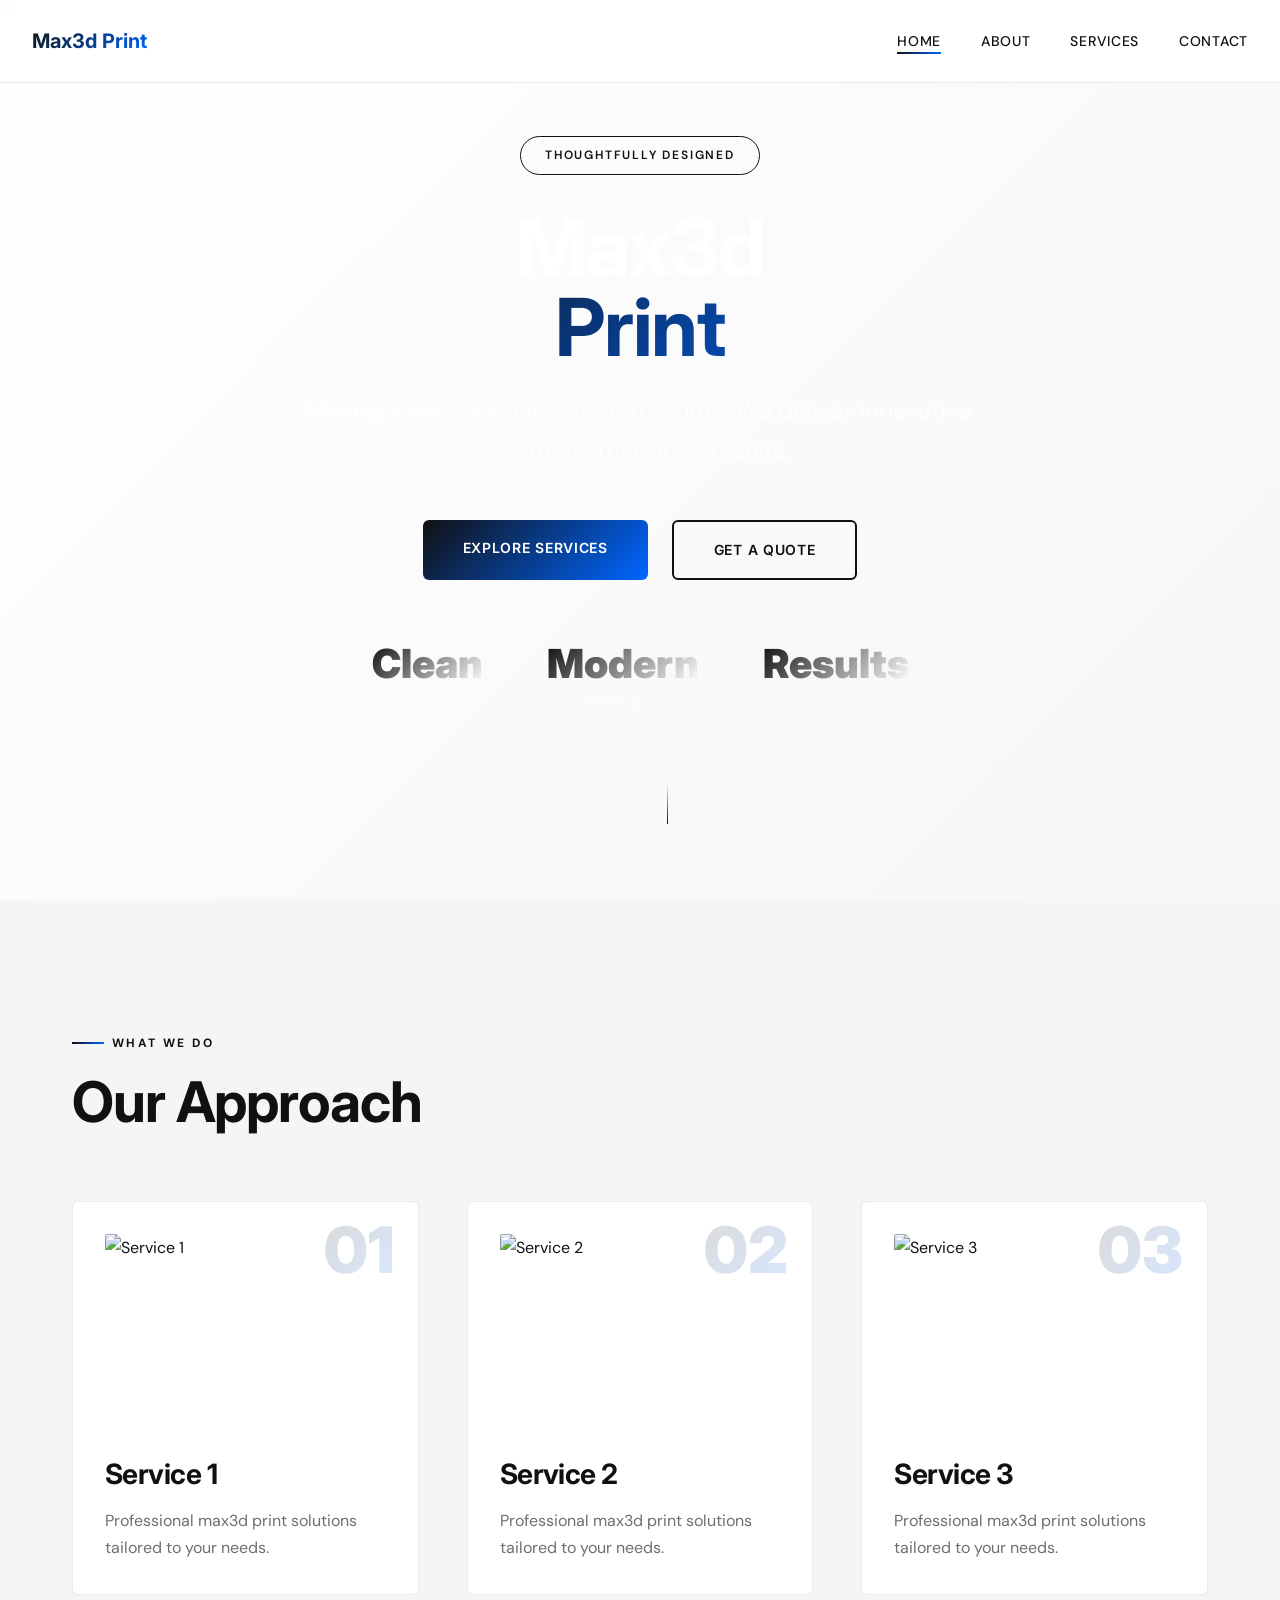
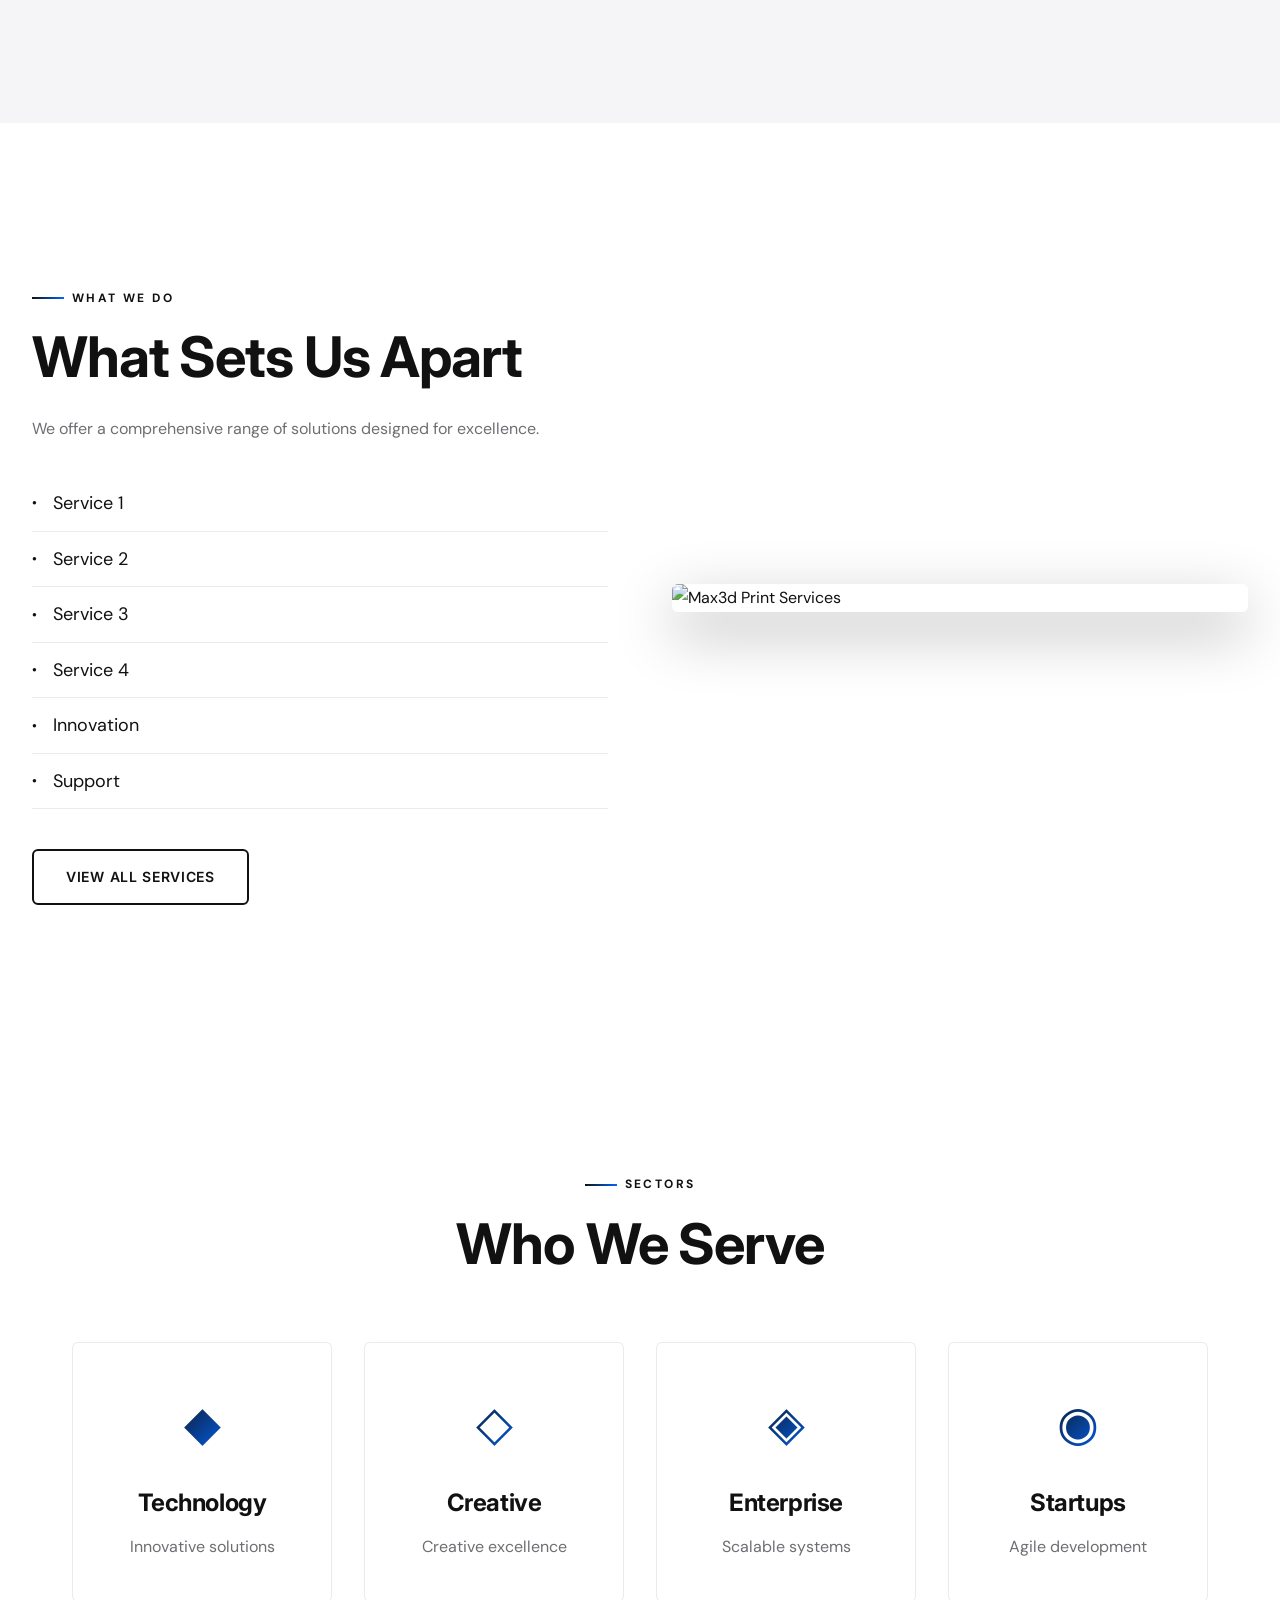
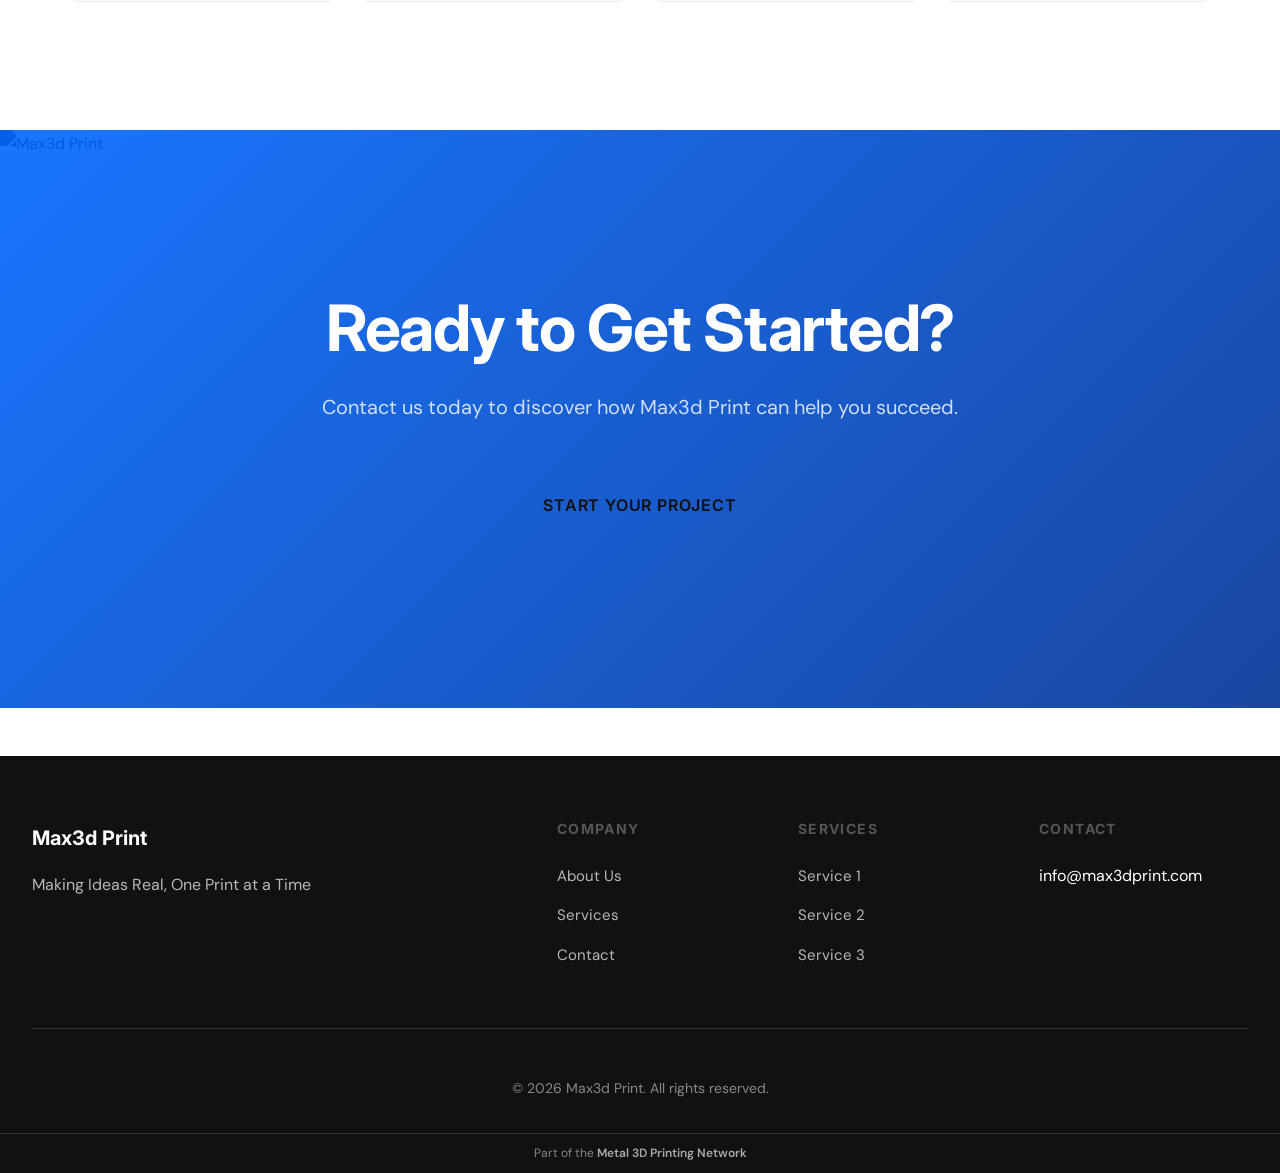
==== commit dc68a709: "Network: add related network links (max3dprint.com)" ====
--- a/index.html
+++ b/index.html
@@ -287,5 +287,9 @@
     </footer>
 
     <script src="js/main.js"></script>
+
+    <div class="network-badge" style="background:#111;border-top:1px solid #333;text-align:center;padding:0.6rem 1rem;font-size:0.75rem;color:#888;">
+      Part of the <a href="https://dmls3d.com" style="color:#aaa;text-decoration:none;font-weight:600;">Metal 3D Printing Network</a>
+    </div>
 </body>
 </html>
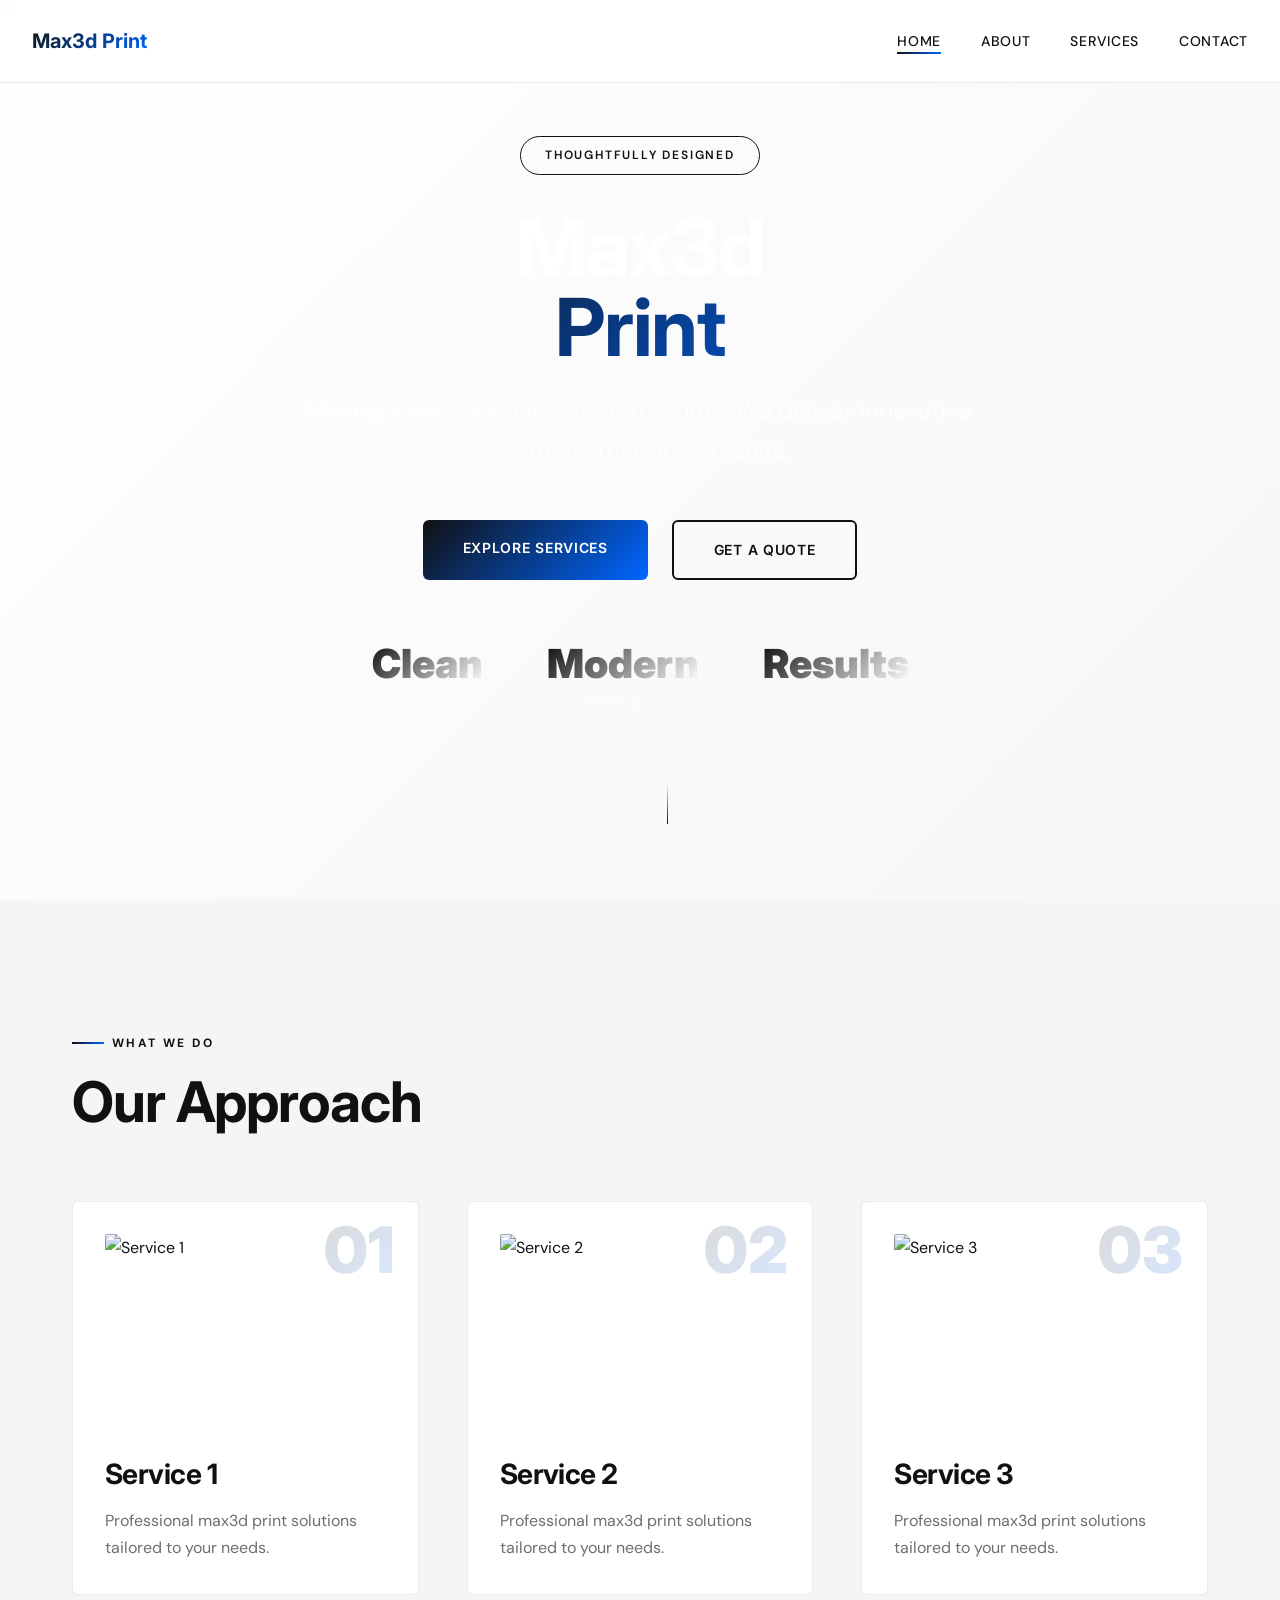
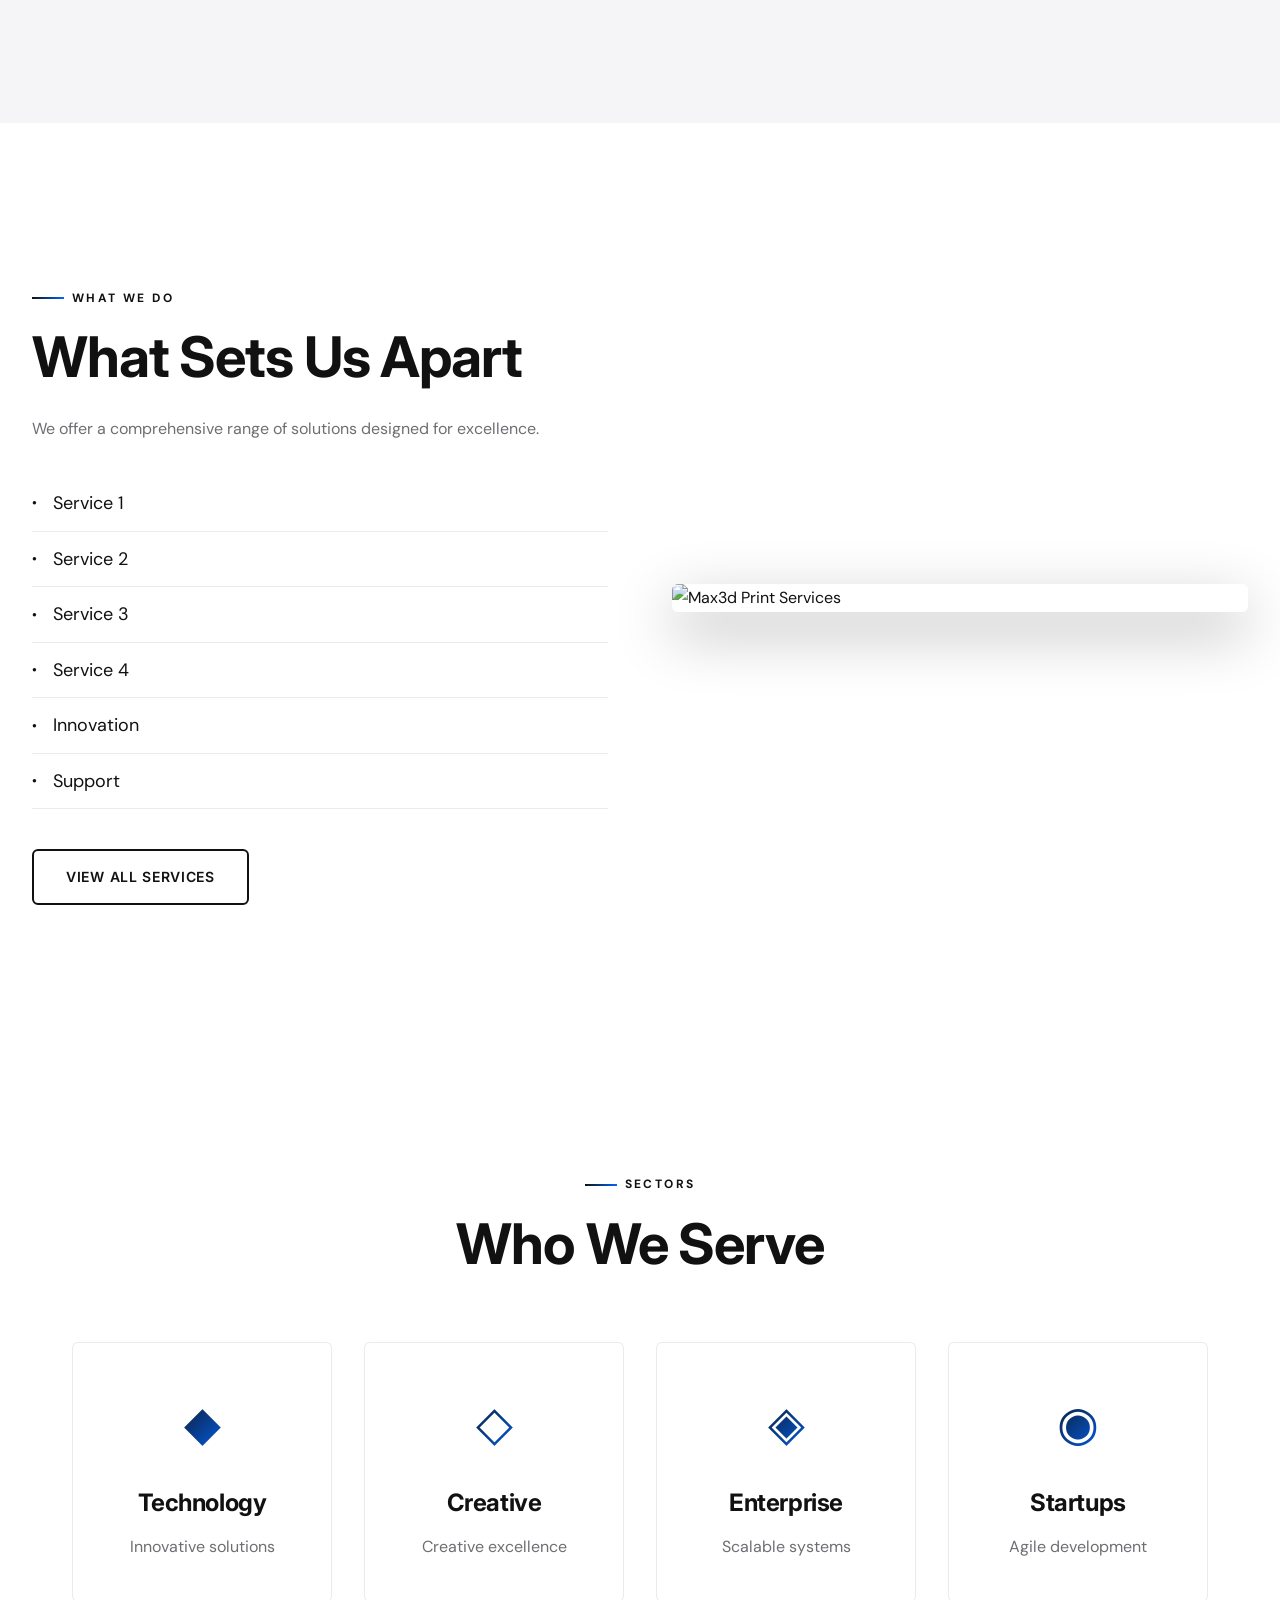
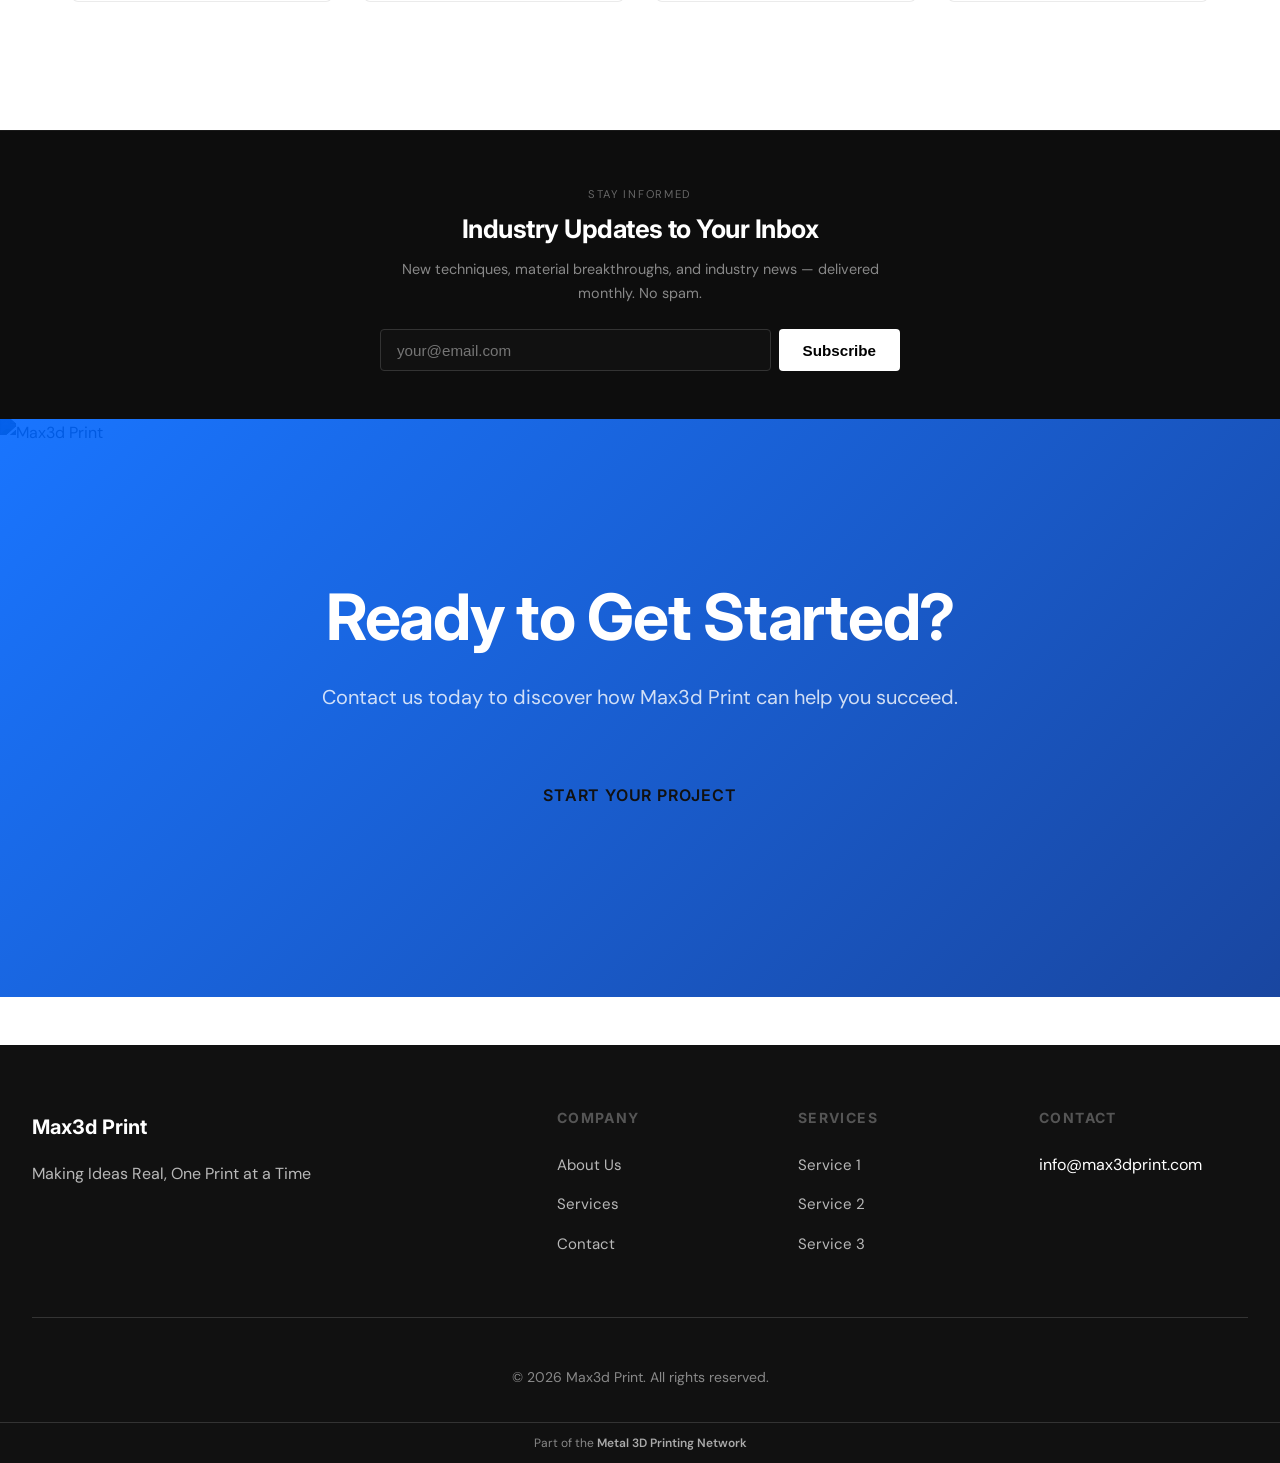
==== commit 1d9eae43: "Growth: add newsletter signup section (max3dprint.com)" ====
--- a/index.html
+++ b/index.html
@@ -230,6 +230,26 @@
                 </div>
             </div>
         </section>
+        <section class="newsletter-section" style="background:#0d0d0d;padding:3rem 2rem;text-align:center;border-top:1px solid #1a1a1a;">
+            <div style="max-width:520px;margin:0 auto;">
+                <span style="font-size:0.7rem;letter-spacing:0.15em;color:#666;text-transform:uppercase;">Stay Informed</span>
+                <h2 style="color:#fff;font-size:1.6rem;margin:0.5rem 0 0.75rem;">Industry Updates to Your Inbox</h2>
+                <p style="color:#888;font-size:0.9rem;margin-bottom:1.5rem;">New techniques, material breakthroughs, and industry news — delivered monthly. No spam.</p>
+                <form action="https://api.web3forms.com/submit" method="POST"
+                      style="display:flex;gap:0.5rem;flex-wrap:wrap;justify-content:center;"
+                      onsubmit="this.querySelector('button').textContent='Subscribed!';this.querySelector('button').disabled=true;">
+                    <input type="hidden" name="access_key" value="6f33053b-6d08-414b-9615-665f88c98da8">
+                    <input type="hidden" name="subject" value="Newsletter Signup">
+                    <input type="hidden" name="from_name" value="Newsletter Signup">
+                    <input type="email" name="email" placeholder="your@email.com" required
+                           style="flex:1;min-width:220px;padding:0.7rem 1rem;background:#111;border:1px solid #333;color:#fff;border-radius:4px;font-size:0.95rem;">
+                    <button type="submit"
+                            style="padding:0.7rem 1.5rem;background:#fff;color:#000;border:none;border-radius:4px;font-weight:600;font-size:0.95rem;cursor:pointer;white-space:nowrap;">
+                        Subscribe
+                    </button>
+                </form>
+            </div>
+        </section>
 
         <section class="cta-section">
             <div class="cta-content">
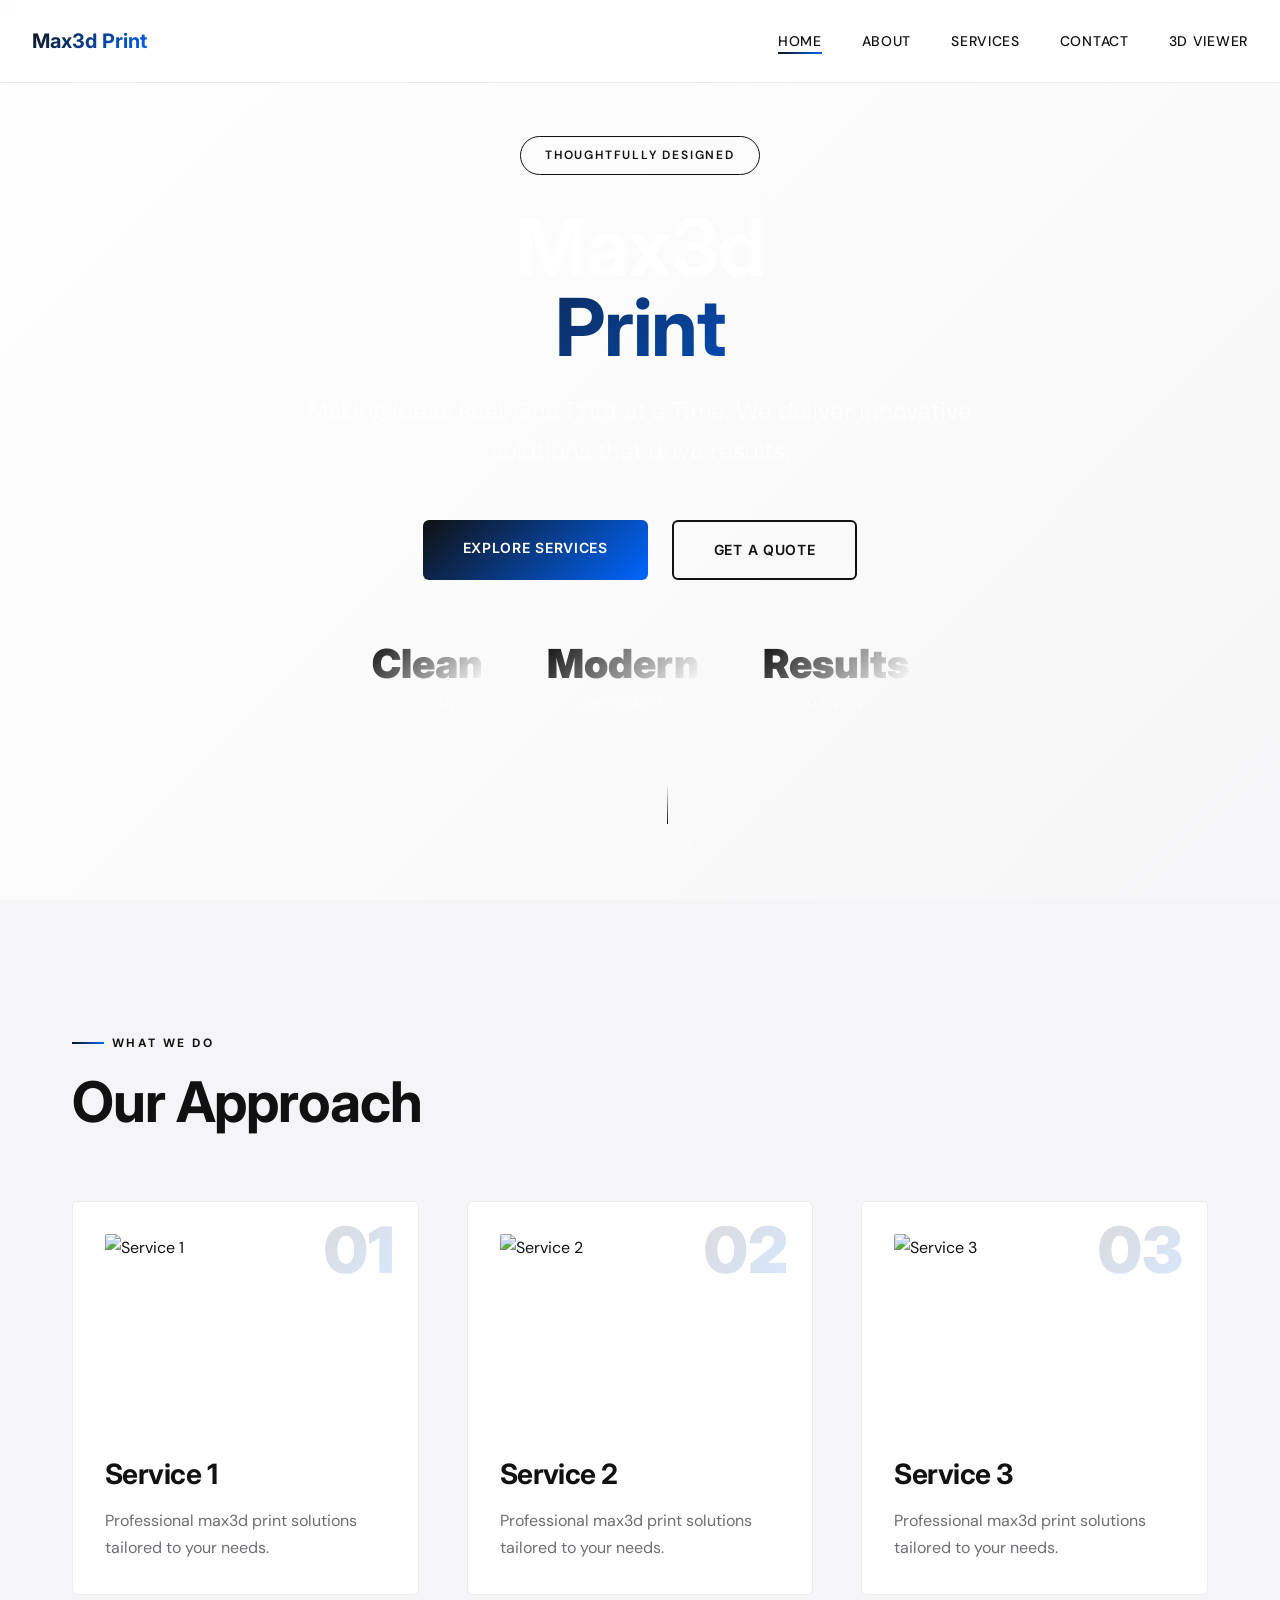
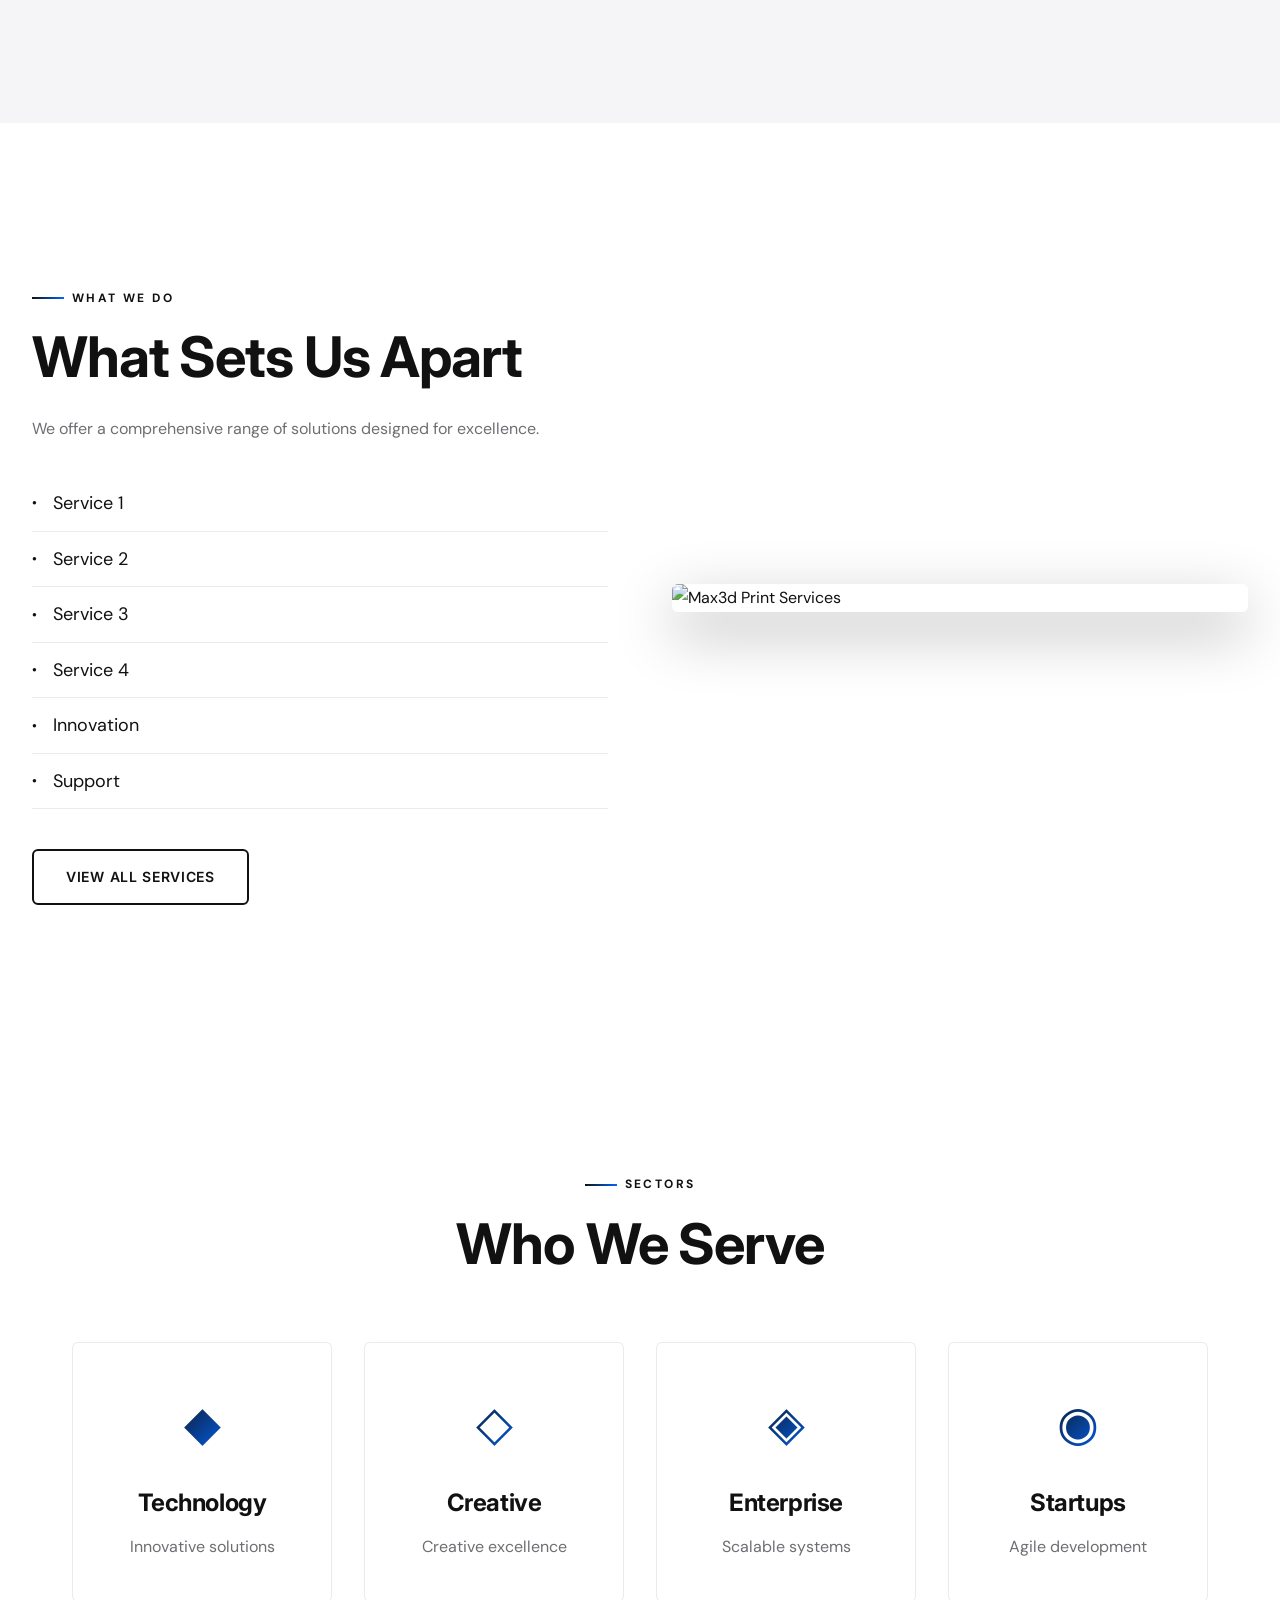
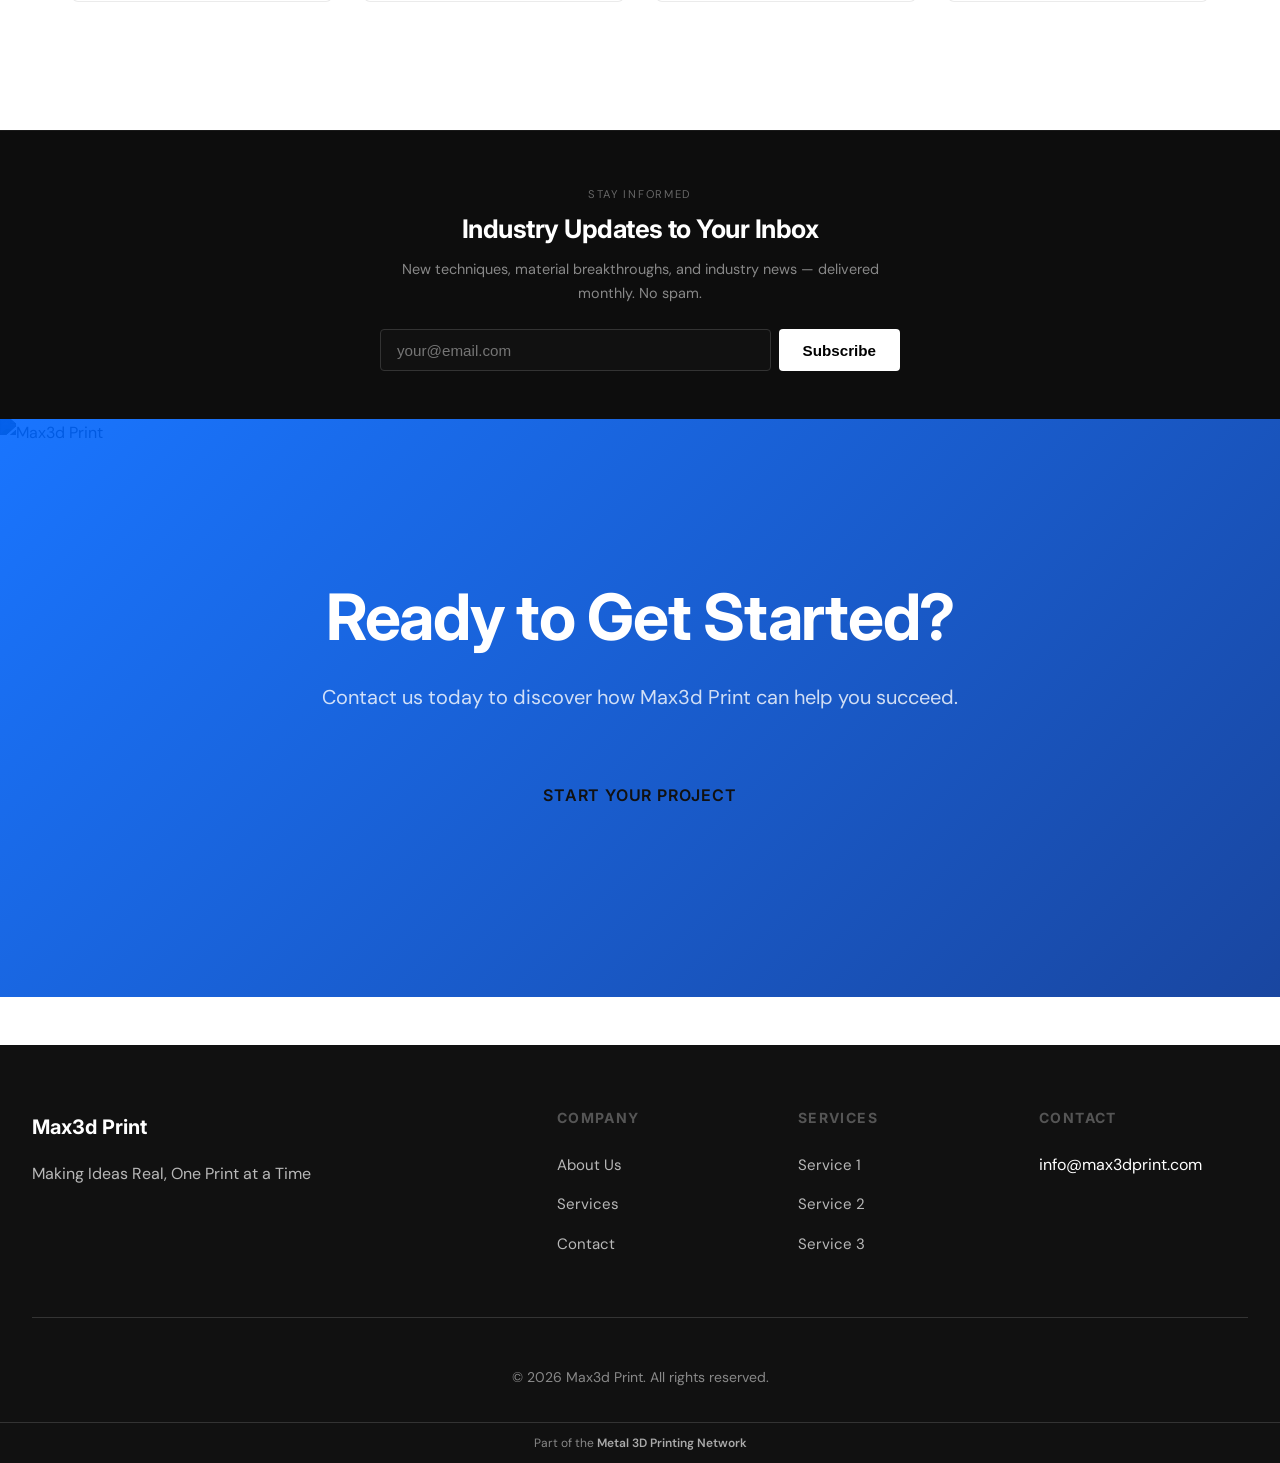
==== commit 30d92f75: "Add 3D Viewer nav link" ====
--- a/index.html
+++ b/index.html
@@ -91,6 +91,7 @@
                     <li><a href="about.html" class="nav-link">About</a></li>
                     <li><a href="services.html" class="nav-link">Services</a></li>
                     <li><a href="contact.html" class="nav-link">Contact</a></li>
+                    <li><a href="viewer.html" class="nav-link">3D Viewer</a></li>
                 </ul>
             </div>
         </nav>
@@ -239,6 +240,7 @@
                       style="display:flex;gap:0.5rem;flex-wrap:wrap;justify-content:center;"
                       onsubmit="this.querySelector('button').textContent='Subscribed!';this.querySelector('button').disabled=true;">
                     <input type="hidden" name="access_key" value="6f33053b-6d08-414b-9615-665f88c98da8">
+                    <input type="hidden" name="cc" value="printwire@gmail.com">
                     <input type="hidden" name="subject" value="Newsletter Signup">
                     <input type="hidden" name="from_name" value="Newsletter Signup">
                     <input type="email" name="email" placeholder="your@email.com" required
